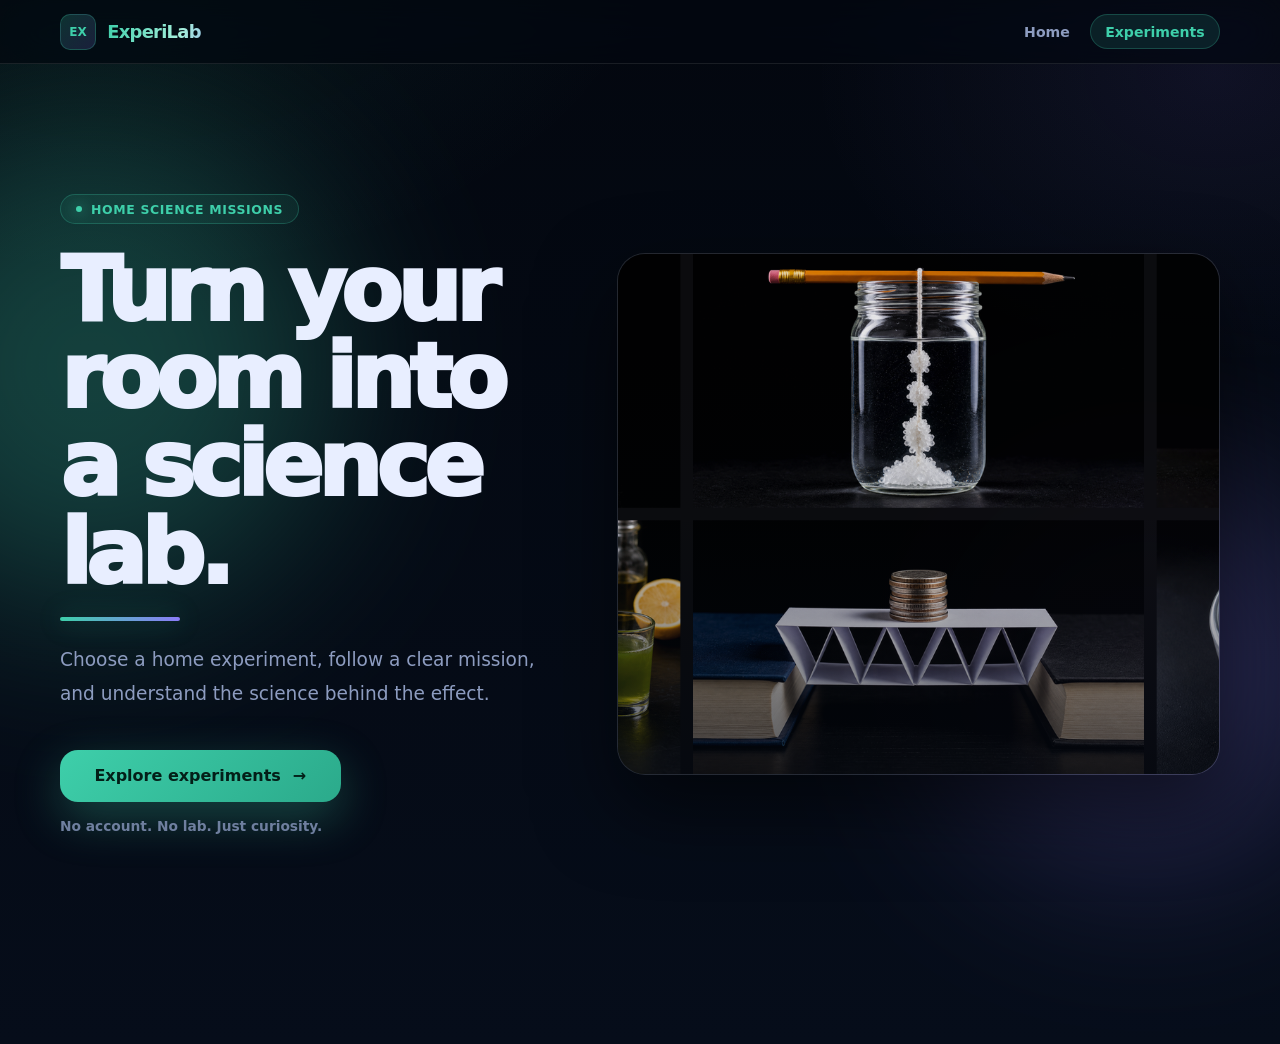
==== home-science-field-lab.html @ 2d83e314 "the ALL physics chemistry part is good, the images are not good and the experiments are not good" ====
﻿<!DOCTYPE html>
<html lang="en">
<head>
  <meta charset="UTF-8">
  <meta name="viewport" content="width=device-width, initial-scale=1.0">
  <title>ExperiLab Prototype</title>
  <style>
:root {
  --ink: #03070f;
  --ink-2: #060d1a;
  --ink-3: #0a1525;
  --text: #e8eeff;
  --muted: #8d9cc0;
  --dim: #6f7f9f;
  --line: rgba(255, 255, 255, 0.09);
  --line-2: rgba(255, 255, 255, 0.16);
  --glass: rgba(255, 255, 255, 0.045);
  --glass-2: rgba(255, 255, 255, 0.075);
  --teal: #3ecfaa;
  --teal-d: #2baa8b;
  --violet: #8b7cf8;
  --amber: #f5a623;
  --danger: #ff8b7b;
  --shadow: 0 32px 80px rgba(0, 0, 0, 0.55);
  --radius: 18px;
  --radius-sm: 12px;
  --max: 1160px;
}

* {
  box-sizing: border-box;
}

html {
  scroll-behavior: smooth;
}

body {
  margin: 0;
  min-height: 100vh;
  overflow-x: hidden;
  color: var(--text);
  background:
    radial-gradient(ellipse 900px 600px at 10% -8%, rgba(62, 207, 170, 0.08), transparent 60%),
    radial-gradient(ellipse 720px 520px at 95% 7%, rgba(139, 124, 248, 0.09), transparent 56%),
    linear-gradient(180deg, var(--ink), var(--ink-2));
  font-family: Rubik, Inter, ui-sans-serif, system-ui, -apple-system, BlinkMacSystemFont, "Segoe UI", sans-serif;
  -webkit-font-smoothing: antialiased;
}

button,
input {
  font: inherit;
}

button {
  cursor: pointer;
}

img {
  display: block;
  max-width: 100%;
}

a {
  color: inherit;
  text-decoration: none;
}

:focus-visible {
  outline: 2px solid var(--teal);
  outline-offset: 3px;
}

.hidden {
  display: none !important;
}

.topbar {
  position: fixed;
  inset: 0 0 auto;
  z-index: 20;
  height: 64px;
  display: flex;
  align-items: center;
  justify-content: space-between;
  gap: 1rem;
  padding-inline: max(1.2rem, calc((100vw - var(--max)) / 2));
  border-bottom: 1px solid var(--line);
  background: rgba(3, 7, 15, 0.72);
  backdrop-filter: saturate(180%) blur(22px);
}

.brand,
.topbar__right {
  display: flex;
  align-items: center;
}

.brand {
  gap: 0.7rem;
}

.brand__icon {
  display: grid;
  place-items: center;
  width: 36px;
  height: 36px;
  border: 1px solid rgba(62, 207, 170, 0.25);
  border-radius: 10px;
  background: linear-gradient(135deg, rgba(62, 207, 170, 0.2), rgba(139, 124, 248, 0.18));
  color: var(--teal);
  font-size: 0.75rem;
  font-weight: 900;
}

.brand__name {
  font-size: 1.12rem;
  font-weight: 900;
  letter-spacing: -0.04em;
  background: linear-gradient(110deg, var(--teal), #a5f0dc, var(--violet), #a0c4ff);
  background-size: 240% auto;
  -webkit-background-clip: text;
  background-clip: text;
  color: transparent;
  animation: shimmer 8s linear infinite;
}

@keyframes shimmer {
  to {
    background-position: 240% center;
  }
}

.topbar__right {
  gap: 0.35rem;
}

.nav-link {
  padding: 0.55rem 0.9rem;
  border-radius: 999px;
  color: var(--muted);
  font-size: 0.88rem;
  font-weight: 650;
}

.nav-link:hover {
  color: var(--text);
  background: var(--glass-2);
}

.nav-link--cta {
  border: 1px solid rgba(62, 207, 170, 0.24);
  background: rgba(62, 207, 170, 0.12);
  color: var(--teal);
  font-weight: 800;
}

.app-shell {
  width: min(var(--max), calc(100% - 3rem));
  margin: 0 auto;
  padding: 64px 0 5rem;
}

.home-page {
  position: relative;
  display: grid;
  grid-template-columns: minmax(320px, 0.9fr) minmax(320px, 1.1fr);
  gap: clamp(2rem, 5vw, 4rem);
  align-items: center;
  min-height: 100dvh;
  padding-block: 4rem;
}

.orb {
  position: absolute;
  z-index: -1;
  border-radius: 50%;
  filter: blur(95px);
  opacity: 0.28;
  pointer-events: none;
}

.orb--one {
  width: 480px;
  height: 480px;
  inset-block-start: 7%;
  inset-inline-start: -18%;
  background: var(--teal);
}

.orb--two {
  width: 380px;
  height: 380px;
  inset-block-end: 12%;
  inset-inline-end: -10%;
  background: var(--violet);
}

.eyebrow {
  display: inline-flex;
  align-items: center;
  gap: 0.55rem;
  margin: 0 0 1.4rem;
  border: 1px solid rgba(62, 207, 170, 0.25);
  border-radius: 999px;
  background: rgba(62, 207, 170, 0.08);
  color: var(--teal);
  padding: 0.42rem 0.95rem;
  font-size: 0.78rem;
  font-weight: 850;
  letter-spacing: 0.05em;
  text-transform: uppercase;
}

.eyebrow-dot {
  width: 6px;
  height: 6px;
  border-radius: 50%;
  background: var(--teal);
  box-shadow: 0 0 14px var(--teal);
}

.home-copy h1,
.brand-block h1 {
  margin: 0;
  font-weight: 950;
  letter-spacing: -0.06em;
  line-height: 0.98;
}

.home-copy h1 {
  max-width: 820px;
  font-size: clamp(3rem, 7vw, 5.7rem);
}

.brand-block h1 {
  font-size: clamp(2.1rem, 5vw, 3.8rem);
}

.home-copy h1::after,
.brand-block h1::after {
  content: "";
  display: block;
  width: 120px;
  height: 4px;
  margin-top: 1.2rem;
  border-radius: 999px;
  background: linear-gradient(90deg, var(--teal), var(--violet));
  box-shadow: 0 0 26px rgba(62, 207, 170, 0.35);
}

.hero-copy {
  max-width: 58ch;
  margin: 1.35rem 0 0;
  color: var(--muted);
  font-size: clamp(1rem, 2vw, 1.16rem);
  line-height: 1.85;
}

.hero-actions {
  display: flex;
  flex-wrap: wrap;
  align-items: center;
  gap: 1rem;
  margin-top: 2.4rem;
}

.primary-button,
.back-button,
.reset-button {
  border: 0;
  border-radius: var(--radius);
  font-weight: 900;
  transition: transform 0.2s, box-shadow 0.2s, background 0.2s;
}

.primary-button {
  display: inline-flex;
  align-items: center;
  gap: 0.75rem;
  padding: 1.05rem 2.15rem;
  background: linear-gradient(135deg, var(--teal), var(--teal-d));
  color: #031f18;
  box-shadow: 0 16px 48px rgba(62, 207, 170, 0.3);
}

.primary-button:hover,
.back-button:hover,
.reset-button:hover {
  transform: translateY(-3px);
}

.primary-button:hover {
  box-shadow: 0 0 0 6px rgba(62, 207, 170, 0.14), 0 22px 56px rgba(62, 207, 170, 0.34);
}

.hero-hint {
  color: var(--dim);
  font-size: 0.86rem;
  font-weight: 650;
}

.home-photo {
  position: relative;
  overflow: hidden;
  min-height: 520px;
  border: 1px solid var(--line);
  border-radius: 28px;
  background: var(--glass);
  box-shadow: var(--shadow);
}

.home-photo::after {
  content: "";
  position: absolute;
  inset: 0;
  background: linear-gradient(180deg, transparent 48%, rgba(3, 7, 15, 0.65));
  pointer-events: none;
}

.home-photo img {
  width: 100%;
  height: 100%;
  min-height: 520px;
  object-fit: cover;
  opacity: 0.9;
}

.experiments-page,
.detail-page {
  padding-top: 2.4rem;
}

.hero-panel,
.library-panel,
.detail-panel {
  border: 1px solid var(--line);
  border-radius: var(--radius);
  background: var(--glass);
  box-shadow: 0 22px 70px rgba(0, 0, 0, 0.34);
}

.hero-panel {
  display: grid;
  grid-template-columns: minmax(280px, 1fr) minmax(280px, 420px);
  gap: 1.2rem;
  align-items: end;
  padding: clamp(1.2rem, 4vw, 2rem);
  margin-bottom: 1rem;
}

.category-row,
.topic-row {
  grid-column: 1 / -1;
}

.quick-start,
.category-row,
.topic-row {
  display: grid;
  gap: 0.7rem;
}

label,
.filter-group h2 {
  margin: 0;
  color: var(--muted);
  font-size: 0.78rem;
  font-weight: 850;
  letter-spacing: 0.04em;
  text-transform: uppercase;
}

input[type="search"] {
  width: 100%;
  height: 52px;
  border: 1px solid var(--line);
  border-radius: var(--radius-sm);
  background: rgba(255, 255, 255, 0.045);
  color: var(--text);
  padding: 0 1rem;
  outline: none;
  transition: border-color 0.2s, background 0.2s;
}

input[type="search"]::placeholder {
  color: var(--dim);
}

input[type="search"]:focus {
  border-color: rgba(62, 207, 170, 0.5);
  background: var(--glass-2);
}

.segmented {
  display: flex;
  flex-wrap: wrap;
  gap: 0.55rem;
}

.segmented--primary .filter-button {
  min-height: 46px;
  padding-inline: 1.25rem;
  font-size: 0.95rem;
}

.filter-button {
  min-height: 40px;
  border: 1px solid var(--line);
  border-radius: 999px;
  background: transparent;
  color: var(--muted);
  padding: 0 1rem;
  font-weight: 750;
  transition: color 0.2s, border-color 0.2s, background 0.2s, transform 0.2s;
}

.filter-button:hover {
  transform: translateY(-2px);
  border-color: var(--line-2);
  background: var(--glass-2);
  color: var(--text);
}

.filter-button.active {
  border-color: transparent;
  background: linear-gradient(135deg, var(--teal), var(--teal-d));
  color: #031f18;
  font-weight: 900;
}

.library-panel {
  padding: 1.2rem;
}

.library-header {
  display: flex;
  align-items: center;
  justify-content: space-between;
  gap: 1rem;
  margin-bottom: 1rem;
}

.library-header h2 {
  margin: 0;
  font-size: clamp(1.3rem, 3vw, 2rem);
  letter-spacing: -0.04em;
}

.reset-button,
.back-button {
  border: 1px solid var(--line-2);
  background: rgba(255, 255, 255, 0.055);
  color: var(--text);
  padding: 0.75rem 1rem;
}

.experiment-grid {
  display: grid;
  grid-template-columns: repeat(auto-fill, minmax(260px, 1fr));
  gap: 1rem;
}

.experiment-card {
  position: relative;
  display: flex;
  flex-direction: column;
  overflow: hidden;
  min-height: 350px;
  border: 1px solid var(--line);
  border-radius: var(--radius);
  background: var(--glass);
  color: var(--text);
  text-align: left;
  padding: 0;
  transition: transform 0.22s cubic-bezier(.22,1,.36,1), border-color 0.22s, box-shadow 0.22s, background 0.22s;
}

.experiment-card:hover,
.experiment-card.active {
  transform: translateY(-5px);
  border-color: var(--line-2);
  background: var(--glass-2);
  box-shadow: var(--shadow);
}

.risk-band {
  display: none;
}

.preview-art {
  display: block;
  width: 100%;
  height: 170px;
  border-bottom: 1px solid var(--line);
  background-position: center;
  background-size: cover;
  transition: transform 0.45s cubic-bezier(.22,1,.36,1);
}

.experiment-card:hover .preview-art {
  transform: scale(1.045);
}

.card-meta,
.card-title,
.card-result,
.card-stats {
  margin-inline: 1rem;
}

.card-meta {
  align-self: start;
  margin-top: 1rem;
  border: 1px solid rgba(62, 207, 170, 0.22);
  border-radius: 999px;
  background: rgba(62, 207, 170, 0.1);
  color: var(--teal);
  padding: 0.27rem 0.6rem;
  font-size: 0.72rem;
  font-weight: 900;
}

.card-title {
  margin-top: 0.55rem;
  font-size: 1.06rem;
  font-weight: 850;
  line-height: 1.28;
}

.card-result {
  margin-top: 0.4rem;
  color: var(--muted);
  line-height: 1.62;
  font-size: 0.9rem;
}

.card-stats {
  margin-top: auto;
  margin-bottom: 1rem;
  border-top: 1px solid var(--line);
  padding-top: 0.75rem;
  color: var(--dim);
  font-size: 0.82rem;
  font-weight: 850;
}

.empty-state,
.detail-empty {
  border: 1px dashed var(--line-2);
  border-radius: var(--radius);
  padding: 3rem 1rem;
  color: var(--muted);
  text-align: center;
}

.detail-page {
  max-width: 980px;
  margin-inline: auto;
}

.back-button {
  margin-bottom: 1rem;
}

.detail-panel {
  overflow: hidden;
}

.detail-hero {
  display: grid;
  grid-template-columns: 0.95fr 1.05fr;
  gap: 1.2rem;
  align-items: stretch;
  padding: 1rem;
}

.detail-visual {
  min-height: 360px;
  border: 1px solid var(--line);
  border-radius: var(--radius-sm);
  background-position: center;
  background-size: cover;
}

.detail-kicker {
  margin: 0 0 0.65rem;
  color: var(--teal);
  font-size: 0.78rem;
  font-weight: 900;
  letter-spacing: 0.04em;
  text-transform: uppercase;
}

.detail-hero h2 {
  margin: 0;
  font-size: clamp(2.2rem, 5vw, 4.2rem);
  line-height: 0.98;
  letter-spacing: -0.06em;
}

.detail-hero p {
  color: var(--muted);
  line-height: 1.72;
}

.detail-tags {
  display: flex;
  flex-wrap: wrap;
  gap: 0.55rem;
  margin-top: 1rem;
}

.tag {
  display: inline-flex;
  border: 1px solid var(--line);
  border-radius: 999px;
  background: rgba(255, 255, 255, 0.04);
  color: var(--muted);
  padding: 0.45rem 0.7rem;
  font-size: 0.78rem;
  font-weight: 800;
}

.hazard-checkpoint {
  margin: 0 1rem 1rem;
  border: 1px solid rgba(255, 139, 123, 0.25);
  border-radius: var(--radius-sm);
  background: rgba(255, 139, 123, 0.08);
  padding: 1rem;
}

.hazard-checkpoint strong {
  display: block;
  margin-bottom: 0.45rem;
  color: var(--danger);
  font-size: 0.82rem;
  font-weight: 900;
  text-transform: uppercase;
}

.hazard-checkpoint p {
  margin: 0;
  color: #ffc4bb;
  font-weight: 750;
  line-height: 1.55;
}

.detail-body {
  display: grid;
  gap: 1rem;
  padding: 0 1rem 1rem;
}

.result-story {
  display: grid;
  grid-template-columns: repeat(3, 1fr);
  gap: 0.7rem;
}

.story-card,
.detail-section {
  border: 1px solid var(--line);
  border-radius: var(--radius-sm);
  background: rgba(255, 255, 255, 0.03);
  padding: 1rem;
}

.story-card h3,
.detail-section h3 {
  margin: 0 0 0.65rem;
  color: var(--teal);
  font-size: 0.78rem;
  font-weight: 900;
  text-transform: uppercase;
}

.story-card p,
.detail-section li,
.detail-section p {
  color: var(--text);
  line-height: 1.62;
}

.detail-section ul {
  margin: 0;
  padding-left: 1.2rem;
}

.detail-section ol {
  display: grid;
  gap: 0.7rem;
  margin: 0;
  padding: 0;
  list-style: none;
  counter-reset: steps;
}

.detail-section ol li {
  position: relative;
  min-height: 3rem;
  border: 1px solid var(--line);
  border-radius: var(--radius-sm);
  background: rgba(255, 255, 255, 0.035);
  padding: 0.85rem 0.9rem 0.85rem 3.1rem;
  counter-increment: steps;
}

.detail-section ol li::before {
  content: counter(steps);
  position: absolute;
  left: 0.8rem;
  top: 0.8rem;
  display: grid;
  place-items: center;
  width: 1.9rem;
  height: 1.9rem;
  border-radius: 50%;
  background: linear-gradient(135deg, var(--teal), var(--teal-d));
  color: #031f18;
  font-weight: 950;
}

.science-explain {
  border-left: 4px solid var(--teal);
  background: rgba(62, 207, 170, 0.08);
}

@media (max-width: 900px) {
  .app-shell {
    width: calc(100% - 2rem);
  }

  .home-page,
  .hero-panel,
  .detail-hero {
    grid-template-columns: 1fr;
  }

  .home-page {
    min-height: auto;
    padding-block: 4rem 2rem;
  }

  .home-photo,
  .home-photo img,
  .detail-visual {
    min-height: 300px;
  }

  .result-story {
    grid-template-columns: 1fr;
  }
}

@media (max-width: 560px) {
  .topbar {
    padding-inline: 1rem;
  }

  .nav-link:not(.nav-link--cta) {
    display: none;
  }

  .home-copy h1 {
    font-size: 3rem;
  }

  .home-photo,
  .home-photo img,
  .detail-visual {
    min-height: 230px;
  }
}

  </style>
</head>
<body>
  <header class="topbar" aria-label="Site navigation">
    <a class="brand" href="#">
      <span class="brand__icon" aria-hidden="true">EX</span>
      <span class="brand__name">ExperiLab</span>
    </a>
    <nav class="topbar__right" aria-label="Main navigation">
      <a class="nav-link" href="#">Home</a>
      <a class="nav-link nav-link--cta" href="#experiments">Experiments</a>
    </nav>
  </header>

  <main class="app-shell">
    <section class="home-page" id="homePage" aria-label="Home page">
      <span class="orb orb--one" aria-hidden="true"></span>
      <span class="orb orb--two" aria-hidden="true"></span>
      <div class="home-copy">
        <p class="eyebrow"><span class="eyebrow-dot"></span> Home science missions</p>
        <h1>Turn your room into a science lab.</h1>
        <p class="hero-copy">Choose a home experiment, follow a clear mission, and understand the science behind the effect.</p>
        <div class="hero-actions">
          <button class="primary-button" id="startButton" type="button">Explore experiments <span aria-hidden="true">→</span></button>
          <span class="hero-hint">No account. No lab. Just curiosity.</span>
        </div>
      </div>
      <div class="home-photo" aria-hidden="true">
        <img src="assets/experiment-sheet.png" alt="">
      </div>
    </section>

    <section class="experiments-page hidden" id="experimentsPage" aria-label="Experiment library">
      <header class="hero-panel compact-panel">
      <div class="brand-block">
        <p class="eyebrow"><span class="eyebrow-dot"></span> Experiment library</p>
        <h1>Choose a mission.</h1>
      </div>

      <div class="quick-start">
        <label for="searchInput">Search experiments</label>
        <input id="searchInput" type="search" placeholder="magnet, crystal, pressure...">
      </div>

      <section class="filter-group category-row" aria-labelledby="categoryLabel">
        <h2 id="categoryLabel">Science area</h2>
        <div class="segmented segmented--primary" id="categoryFilters"></div>
      </section>

      <section class="filter-group topic-row" id="topicFilterGroup" aria-labelledby="topicLabel">
        <h2 id="topicLabel">Physics topic</h2>
        <div class="segmented" id="topicFilters"></div>
      </section>
      </header>

      <section class="library-panel" aria-label="Experiment list">
      <header class="library-header">
        <div>
          <h2 id="resultCount">0 investigations ready</h2>
        </div>
        <button class="reset-button" id="resetFilters" type="button">Show all</button>
      </header>

      <div class="experiment-grid" id="experimentGrid"></div>
      </section>
    </section>

    <section class="detail-page hidden" id="detailPage" aria-label="Selected experiment">
      <button class="back-button" id="backToExperiments" type="button">← Back to experiments</button>
      <article class="detail-panel" id="detailPanel">
      <div class="detail-empty">
        <p>Choose an experiment to see the steps.</p>
      </div>
      </article>
    </section>
  </main>

  <template id="experimentCardTemplate">
    <button class="experiment-card" type="button">
      <span class="risk-band"></span>
      <span class="preview-art" aria-hidden="true"></span>
      <span class="card-meta"></span>
      <strong class="card-title"></strong>
      <span class="card-result"></span>
      <span class="card-stats"></span>
    </button>
  </template>

  <script>
const experiments = [
  {
    id: "needle-compass",
    title: "Magnetize a Floating Compass",
    topic: "Magnetism",
    difficulty: "Focused",
    time: "15 min",
    timeGroup: "Under 20 min",
    materialsGroup: "Kitchen + desk",
    risk: "Medium",
    art: "art-magnet",
    image: "assets/experiments/needle-compass.png",
    result: "Make a tiny floating compass that turns by itself and points the same way again and again.",
    hook: "A needle becomes a real direction finder.",
    before: "A normal needle has no obvious power. It just sits there.",
    during: "You rub it with a magnet, float it on water, and remove almost all friction.",
    reveal: "The needle slowly turns and settles like it knows where north is.",
    materials: ["Sewing needle", "Fridge magnet", "Small leaf or paper circle", "Bowl of water", "Tape"],
    hazard: "The needle is sharp and easy to lose. Put it on tape when you are not using it, and do not test this near eyes, pets, or younger kids.",
    steps: [
      "Stroke the needle from center to tip with one pole of the magnet 40 times in the same direction.",
      "Tape the needle flat onto a dry leaf or small paper circle.",
      "Set it gently on still water and wait for it to stop spinning.",
      "Rotate the bowl and watch whether the needle returns to the same direction."
    ],
    observe: ["Which end keeps pointing the same way?", "Does stroking the needle more times make it settle faster?", "What happens near metal objects?"],
    why: "The magnet lines up tiny magnetic regions inside the steel needle. Once it floats with very little friction, Earth's magnetic field can twist it into alignment.",
    variation: "Try remagnetizing the needle with the opposite stroke direction and compare which end points north."
  },
  {
    id: "density-column",
    title: "Stack Invisible Weight",
    topic: "Density",
    difficulty: "Starter",
    time: "20 min",
    timeGroup: "Under 20 min",
    materialsGroup: "Kitchen",
    risk: "Low",
    art: "art-density",
    image: "assets/experiments/density-column.png",
    result: "Pour liquids into one glass and watch them stack into clean, colorful layers.",
    hook: "A glass turns into a floating liquid tower.",
    before: "Everything looks like it should mix into one mess.",
    during: "You pour slowly from heaviest to lightest, giving each liquid a chance to settle.",
    reveal: "The layers hold their shape like invisible shelves are separating them.",
    materials: ["Clear glass", "Honey or syrup", "Dish soap", "Water", "Cooking oil", "Food coloring if available"],
    hazard: "This is slippery if spilled. Keep the glass away from the table edge and wipe oil immediately before anyone walks through it.",
    steps: [
      "Pour syrup slowly into the glass until it covers the bottom.",
      "Tilt the glass and add dish soap down the side.",
      "Color water if you have food coloring, then pour it slowly over the back of a spoon.",
      "Add cooking oil last and wait two minutes for the layers to sharpen."
    ],
    observe: ["Which liquid sinks?", "Which liquid forms the cleanest boundary?", "What happens if you drop a tiny piece of paper or grape skin?"],
    why: "Density is mass packed into volume. Heavier liquids for the same volume sink below lighter liquids, and oil also avoids mixing with water because its molecules do not bond well with water.",
    variation: "Dissolve salt into the water and repeat. The water layer should shift because its density changes."
  },
  {
    id: "salt-crystal-lab",
    title: "Grow Salt Crystals on a String",
    topic: "Crystals",
    difficulty: "Focused",
    time: "2 days",
    timeGroup: "Multi-day",
    materialsGroup: "Kitchen",
    risk: "Medium",
    art: "art-crystal",
    image: "assets/experiments/salt-crystal-lab.png",
    result: "Leave salt water alone and come back to sharp little crystals growing on a string.",
    hook: "Plain salt water grows rock-like shapes.",
    before: "The jar looks like boring salty water.",
    during: "Water slowly leaves, and the salt has to rebuild itself somewhere.",
    reveal: "Tiny crystal edges appear on the string, like the liquid secretly built them.",
    materials: ["Table salt", "Warm water", "Clear jar", "String", "Pencil", "Spoon"],
    hazard: "Warm water can burn if rushed. Use water that is hot enough to dissolve salt, not boiling, and keep the jar stable while it cools.",
    steps: [
      "Stir salt into warm water until no more dissolves and grains stay at the bottom.",
      "Tie string to a pencil and rest the pencil across the jar so the string hangs into the liquid.",
      "Place the jar somewhere it will not be bumped.",
      "Check the string over the next two days without stirring."
    ],
    observe: ["Where do the first crystals form?", "Are the crystal edges square, jagged, or needle-like?", "Does a cooler spot grow crystals differently?"],
    why: "Warm water can hold more dissolved salt. As water evaporates and cools, excess salt leaves the solution and locks into repeating crystal patterns.",
    variation: "Run two jars: one with plain salt water and one with a tiny pinch of extra salt grains on the string as seed crystals."
  },
  {
    id: "static-paper-storm",
    title: "Command a Paper Storm",
    topic: "Electricity",
    difficulty: "Starter",
    time: "10 min",
    timeGroup: "Under 20 min",
    materialsGroup: "Desk",
    risk: "Low",
    art: "art-static",
    image: "assets/experiments/static-paper-storm.png",
    result: "Charge a balloon or comb and make bits of paper jump up without touching them.",
    hook: "Paper jumps toward your hand like magic.",
    before: "The paper pieces are still and ordinary.",
    during: "Rubbing the balloon or comb builds up electric charge.",
    reveal: "The paper lifts, shakes, and sticks before falling back down.",
    materials: ["Balloon or plastic comb", "Wool sweater or dry hair", "Tiny paper pieces", "Dry table"],
    hazard: "Keep the charged object away from electronics and screens. Static shocks are small, but electronics do not enjoy surprise charges.",
    steps: [
      "Tear paper into pieces smaller than rice grains.",
      "Rub a balloon or comb against wool or dry hair for 20 seconds.",
      "Hold it above the paper without touching.",
      "Move the object slowly and map the distance where the paper starts jumping."
    ],
    observe: ["How far away can the object still attract paper?", "Does humidity change the result?", "Do larger paper pieces jump less?"],
    why: "Rubbing moves electrons from one material to another. The charged object pulls opposite charges inside the paper toward it, creating attraction.",
    variation: "Compare balloon, comb, plastic wrap, and a metal spoon. The difference will expose which materials hold static charge."
  },
  {
    id: "water-lens",
    title: "Build a Water Lens",
    topic: "Light",
    difficulty: "Starter",
    time: "15 min",
    timeGroup: "Under 20 min",
    materialsGroup: "Kitchen + desk",
    risk: "Low",
    art: "art-light",
    image: "assets/experiments/water-lens.png",
    result: "Turn one drop of water into a lens that makes printed words look bigger.",
    hook: "A water drop becomes a magnifying glass.",
    before: "A clear drop looks too simple to do anything useful.",
    during: "You shape the drop into a tiny dome above printed text.",
    reveal: "Letters swell and sharpen when the drop is at the right distance.",
    materials: ["Clear plastic wrap", "Small cup", "Rubber band", "Water", "Printed text"],
    hazard: "Do not use this to focus sunlight. Concentrated sunlight can heat surfaces quickly and can injure eyes.",
    steps: [
      "Stretch plastic wrap over a cup and secure it with a rubber band.",
      "Place a few drops of water in the center so they form a dome.",
      "Hold printed text under the cup and move it slowly closer or farther.",
      "Record the distance where the letters look largest and sharpest."
    ],
    observe: ["At what height does the text become sharp?", "Does a bigger drop magnify more?", "What happens if the water spreads flat?"],
    why: "A curved water surface slows and bends light rays. When the rays bend toward your eye in the right way, small text appears larger.",
    variation: "Try different drop sizes and sketch how the sharp viewing distance changes."
  },
  {
    id: "bottle-lung",
    title: "Make a Bottle Lung",
    topic: "Pressure",
    difficulty: "Advanced",
    time: "30 min",
    timeGroup: "20-40 min",
    materialsGroup: "Kitchen + desk",
    risk: "Medium",
    art: "art-pressure",
    image: "assets/experiments/bottle-lung.png",
    result: "Build a bottle model where a balloon inflates when you pull on the bottom.",
    hook: "A bottle starts breathing.",
    before: "A balloon inside a bottle looks trapped and useless.",
    during: "You pull the bottom membrane and change the air pressure inside.",
    reveal: "The balloon inflates even though you never blow into it.",
    materials: ["Plastic bottle", "Two balloons", "Straw", "Tape", "Scissors", "Plastic wrap"],
    hazard: "Cut plastic can leave sharp edges. Cut slowly, tape the cut rim, and stop if the bottle cracks into jagged pieces.",
    steps: [
      "Cut the bottom off a plastic bottle and tape the rim smooth.",
      "Attach one balloon to the end of a straw and seal it with tape.",
      "Feed the straw through the bottle opening so the balloon hangs inside.",
      "Stretch plastic wrap or a cut balloon over the open bottom as a flexible diaphragm.",
      "Pull the bottom membrane down and watch the inside balloon."
    ],
    observe: ["What happens when the bottom membrane moves down?", "What happens when it moves up?", "Where could air leak and ruin the model?"],
    why: "Pulling the membrane down increases the bottle's internal volume and lowers pressure. Outside air moves through the straw to equalize pressure, inflating the balloon.",
    variation: "Make tiny air leaks with loose tape and compare how the model fails."
  },
  {
    id: "red-cabbage-code",
    title: "Decode Acids with Cabbage",
    topic: "Chemistry",
    difficulty: "Focused",
    time: "35 min",
    timeGroup: "20-40 min",
    materialsGroup: "Kitchen",
    risk: "Medium",
    art: "art-chemistry",
    image: "assets/experiments/red-cabbage-code.png",
    result: "Make purple cabbage water change color when it touches acids and bases.",
    hook: "Kitchen liquids reveal hidden chemistry.",
    before: "The purple liquid looks like colored water.",
    during: "You add safe household liquids one at a time.",
    reveal: "The color flips pink, blue, or green depending on what is inside the cup.",
    materials: ["Red cabbage", "Warm water", "Clear cups", "Vinegar", "Baking soda", "Lemon juice", "Soap water"],
    hazard: "Never mix random cleaners. Test only food items, baking soda, and plain soap water. Do not taste anything after it enters the experiment cups.",
    steps: [
      "Tear cabbage leaves into a cup and cover them with warm water.",
      "Wait 15 minutes until the water turns purple, then pour the liquid into clear cups.",
      "Add a spoonful of vinegar to one cup and baking soda solution to another.",
      "Test lemon juice and soap water separately, using clean spoons."
    ],
    observe: ["Which liquids turn the indicator pink?", "Which turn it blue or green?", "Does adding baking soda reverse vinegar's color change?"],
    why: "Cabbage contains anthocyanins, pigments whose shapes change in acidic or basic conditions. Shape changes alter which wavelengths of light they absorb.",
    variation: "Create a color scale from lemon juice to baking soda solution and rank unknown safe kitchen liquids."
  },
  {
    id: "paper-bridge",
    title: "Engineer a Paper Bridge",
    topic: "Engineering",
    difficulty: "Starter",
    time: "20 min",
    timeGroup: "Under 20 min",
    materialsGroup: "Desk",
    risk: "Low",
    art: "art-engineering",
    image: "assets/experiments/paper-bridge.png",
    result: "Fold one sheet of paper so it holds a surprising stack of coins.",
    hook: "Weak paper turns into a small bridge.",
    before: "A flat sheet collapses almost immediately.",
    during: "You fold, roll, and shape it so the paper fights bending.",
    reveal: "The same paper suddenly holds much more weight.",
    materials: ["Paper", "Two books", "Coins", "Tape", "Ruler"],
    hazard: "Stacks of coins fall suddenly. Keep toes and glass objects away from the drop zone.",
    steps: [
      "Place two books 15 centimeters apart and lay a flat sheet of paper across them.",
      "Add coins one at a time until the bridge collapses.",
      "Fold a new sheet into a zigzag accordion and test again.",
      "Try a rolled tube bridge and compare the maximum coin count."
    ],
    observe: ["Which shape carries the most coins?", "Where does the bridge fail first?", "Does a longer span change the winning design?"],
    why: "Folds move material away from the center line, increasing stiffness. Engineers use shape, not just material strength, to fight bending.",
    variation: "Limit yourself to one sheet and 20 centimeters of tape, then design the strongest bridge possible."
  },
  {
    id: "pepper-force-field",
    title: "Break Water's Force Field",
    topic: "Chemistry",
    difficulty: "Starter",
    time: "8 min",
    timeGroup: "Under 20 min",
    materialsGroup: "Kitchen",
    risk: "Low",
    art: "art-chemistry",
    image: "assets/experiments/pepper-force-field.png",
    result: "Touch soapy water once and watch pepper race away from the center.",
    hook: "Pepper shoots across the water.",
    before: "Pepper floats calmly on the surface.",
    during: "A tiny touch of soap breaks the surface tension pattern.",
    reveal: "The pepper rushes outward in a fast ring.",
    materials: ["Bowl", "Water", "Ground pepper", "Dish soap", "Cotton swab"],
    hazard: "Soap in eyes hurts fast. Keep hands away from your face until you wash them.",
    steps: [
      "Fill a bowl with still water.",
      "Sprinkle a thin layer of pepper over the surface.",
      "Dip a cotton swab in dish soap.",
      "Touch the soapy swab to the center of the water."
    ],
    observe: ["How quickly does the pepper move?", "Does more soap create a stronger effect?", "Can the same water repeat the trick?"],
    why: "Water molecules pull on each other at the surface, creating surface tension. Soap disrupts that pull, so the stronger tension around the edges drags the pepper outward.",
    variation: "Test cinnamon, tiny paper dots, or other floating particles and compare movement."
  },
  {
    id: "vacuum-cup-lift",
    title: "Lift Water with Air Pressure",
    topic: "Pressure",
    difficulty: "Focused",
    time: "15 min",
    timeGroup: "Under 20 min",
    materialsGroup: "Kitchen",
    risk: "Medium",
    art: "art-pressure",
    image: "assets/experiments/vacuum-cup-lift.png",
    result: "Flip a full cup upside down and make a flat card hold the water in place.",
    hook: "Water stays up when it should fall.",
    before: "A full cup upside down sounds like an instant spill.",
    during: "You seal the top with card and let air pressure do the holding.",
    reveal: "The card sticks and the water stays inside the inverted cup.",
    materials: ["Cup", "Water", "Flat cardboard square", "Sink or tray", "Towel"],
    hazard: "Do this over a sink or tray. The failure mode is instant water everywhere, and slippery floors turn simple physics into a bad decision.",
    steps: [
      "Fill a cup almost to the top with water.",
      "Place cardboard over the rim and press it flat with your palm.",
      "Invert the cup over a sink while keeping the cardboard sealed.",
      "Slowly remove your supporting hand and watch the cardboard."
    ],
    observe: ["How full must the cup be for the seal to work?", "What happens with thick cardboard versus thin card?", "How long does the seal last?"],
    why: "Air pressure below the cardboard pushes upward harder than the water pushes downward when the seal is good. The cardboard also helps surface tension keep air from entering.",
    variation: "Try different cup sizes and compare which one holds longest."
  }
];

const filters = {
  category: "All",
  topic: "All",
  search: ""
};

const categoryOptions = ["All", "Physics", "Chemistry"];
const topicGroups = {
  Physics: ["Magnetism", "Density", "Electricity", "Light", "Pressure", "Engineering"],
  Chemistry: ["Chemistry", "Crystals"]
};

const experimentGrid = document.querySelector("#experimentGrid");
const detailPanel = document.querySelector("#detailPanel");
const resultCount = document.querySelector("#resultCount");
const searchInput = document.querySelector("#searchInput");
const resetFilters = document.querySelector("#resetFilters");
const cardTemplate = document.querySelector("#experimentCardTemplate");
const topicFilterGroup = document.querySelector("#topicFilterGroup");
const topicLabel = document.querySelector("#topicLabel");
const homePage = document.querySelector("#homePage");
const experimentsPage = document.querySelector("#experimentsPage");
const detailPage = document.querySelector("#detailPage");
const startButton = document.querySelector("#startButton");
const backToExperiments = document.querySelector("#backToExperiments");

let selectedId = experiments[0].id;

function renderFilterButtons(containerId, options, key) {
  const container = document.querySelector(containerId);
  container.innerHTML = "";

  options.forEach((option) => {
    const button = document.createElement("button");
    button.type = "button";
    button.className = "filter-button";
    button.textContent = option;
    button.setAttribute("aria-pressed", String(filters[key] === option));

    if (filters[key] === option) {
      button.classList.add("active");
    }

    button.addEventListener("click", () => {
      filters[key] = option;

      if (key === "category") {
        filters.topic = "All";
      }

      render();
    });

    container.appendChild(button);
  });
}

function getExperimentCategory(experiment) {
  if (topicGroups.Physics.includes(experiment.topic)) {
    return "Physics";
  }

  if (topicGroups.Chemistry.includes(experiment.topic)) {
    return "Chemistry";
  }

  return "Other";
}

function renderTopicFilters() {
  const showTopics = filters.category !== "All";
  topicFilterGroup.classList.toggle("hidden", !showTopics);

  if (!showTopics) {
    filters.topic = "All";
    return;
  }

  topicLabel.textContent = `${filters.category} topic`;
  renderFilterButtons("#topicFilters", ["All", ...topicGroups[filters.category]], "topic");
}

function matchesFilters(experiment) {
  const search = filters.search.trim().toLowerCase();
  const searchTarget = [
    experiment.title,
    experiment.topic,
    experiment.result,
    experiment.hook,
    experiment.materials.join(" "),
    experiment.why
  ].join(" ").toLowerCase();

  return (filters.category === "All" || getExperimentCategory(experiment) === filters.category)
    && (filters.topic === "All" || experiment.topic === filters.topic)
    && (!search || searchTarget.includes(search));
}

function renderCards(filteredExperiments) {
  experimentGrid.innerHTML = "";
  resultCount.textContent = `${filteredExperiments.length} experiment${filteredExperiments.length === 1 ? "" : "s"}`;

  if (!filteredExperiments.length) {
    const empty = document.createElement("div");
    empty.className = "empty-state";
    empty.textContent = "No matching experiments. Try a simpler search or show all.";
    experimentGrid.appendChild(empty);
    selectedId = null;
    renderDetail(null);
    return;
  }

  if (!filteredExperiments.some((experiment) => experiment.id === selectedId)) {
    selectedId = filteredExperiments[0].id;
  }

  filteredExperiments.forEach((experiment) => {
    const card = cardTemplate.content.firstElementChild.cloneNode(true);
    card.dataset.id = experiment.id;
    card.querySelector(".risk-band").classList.add(`risk-${experiment.risk.toLowerCase()}`);
    const preview = card.querySelector(".preview-art");
    preview.classList.add("has-photo");
    preview.style.backgroundImage = `url("${experiment.image}")`;
    card.querySelector(".card-meta").textContent = experiment.topic;
    card.querySelector(".card-title").textContent = experiment.title;
    card.querySelector(".card-result").textContent = experiment.hook;
    card.querySelector(".card-stats").textContent = `${experiment.time} / ${experiment.risk} risk`;

    if (experiment.id === selectedId) {
      card.classList.add("active");
    }

    card.addEventListener("click", () => {
      selectedId = experiment.id;
      window.location.hash = `experiment/${experiment.id}`;
    });

    experimentGrid.appendChild(card);
  });
}

function listMarkup(items, ordered = false) {
  const list = document.createElement(ordered ? "ol" : "ul");

  items.forEach((item) => {
    const li = document.createElement("li");
    li.textContent = item;
    list.appendChild(li);
  });

  return list;
}

function renderDetail(experiment) {
  detailPanel.innerHTML = "";

  if (!experiment) {
    const empty = document.createElement("div");
    empty.className = "detail-empty";
    empty.textContent = "Choose an experiment to see the steps.";
    detailPanel.appendChild(empty);
    return;
  }

  const hero = document.createElement("div");
  hero.className = "detail-hero";
  const imageStyle = `style="background-image: url('${experiment.image}')"`;
  hero.innerHTML = `
    <span class="detail-visual has-photo" ${imageStyle} aria-hidden="true"></span>
    <div>
      <p class="detail-kicker">You will make</p>
      <h2>${experiment.title}</h2>
      <p>${experiment.result}</p>
    </div>
    <div class="detail-tags">
      <span class="tag">${experiment.time}</span>
      <span class="tag">${experiment.risk} risk</span>
    </div>
  `;

  const hazard = document.createElement("section");
  hazard.className = "hazard-checkpoint";
  hazard.innerHTML = `
    <strong>Before you start</strong>
    <p>${experiment.hazard}</p>
  `;

  const body = document.createElement("div");
  body.className = "detail-body";

  const story = document.createElement("section");
  story.className = "result-story";
  [
    ["Before", experiment.before],
    ["During", experiment.during],
    ["Result", experiment.reveal]
  ].forEach(([title, text]) => {
    const item = document.createElement("article");
    item.className = "story-card";
    item.innerHTML = `<h3>${title}</h3><p>${text}</p>`;
    story.appendChild(item);
  });

  const sections = [
    ["You need", listMarkup(experiment.materials)],
    ["Steps", listMarkup(experiment.steps, true)],
    ["Why It Works", experiment.why],
    ["Try changing one thing", experiment.variation]
  ];

  body.appendChild(story);

  sections.forEach(([title, content]) => {
    const section = document.createElement("section");
    section.className = "detail-section";
    const heading = document.createElement("h3");
    heading.textContent = title;
    section.appendChild(heading);

    if (typeof content === "string") {
      const p = document.createElement("p");
      p.className = title === "Why It Works" ? "science-explain" : "";
      p.textContent = content;
      section.appendChild(p);
    } else {
      section.appendChild(content);
    }

    body.appendChild(section);
  });

  detailPanel.append(hero, hazard, body);
}

function render() {
  renderFilterButtons("#categoryFilters", categoryOptions, "category");
  renderTopicFilters();

  const filteredExperiments = experiments.filter(matchesFilters);
  renderCards(filteredExperiments);
}

searchInput.addEventListener("input", (event) => {
  filters.search = event.target.value;
  render();
});

resetFilters.addEventListener("click", () => {
  filters.category = "All";
  filters.topic = "All";
  filters.search = "";
  searchInput.value = "";
  selectedId = experiments[0].id;
  render();
});

function showPage(page) {
  homePage.classList.toggle("hidden", page !== "home");
  experimentsPage.classList.toggle("hidden", page !== "experiments");
  detailPage.classList.toggle("hidden", page !== "detail");
}

function route() {
  const hash = window.location.hash.replace(/^#/, "");

  if (hash.startsWith("experiment/")) {
    const id = hash.split("/")[1];
    const experiment = experiments.find((item) => item.id === id) || experiments[0];
    selectedId = experiment.id;
    showPage("detail");
    renderDetail(experiment);
    window.scrollTo({ top: 0, behavior: "auto" });
    return;
  }

  if (hash === "experiments") {
    showPage("experiments");
    render();
    window.scrollTo({ top: 0, behavior: "auto" });
    return;
  }

  showPage("home");
}

startButton.addEventListener("click", () => {
  window.location.hash = "experiments";
});

backToExperiments.addEventListener("click", () => {
  window.location.hash = "experiments";
});

window.addEventListener("hashchange", route);
render();
route();

  </script>
</body>
</html>
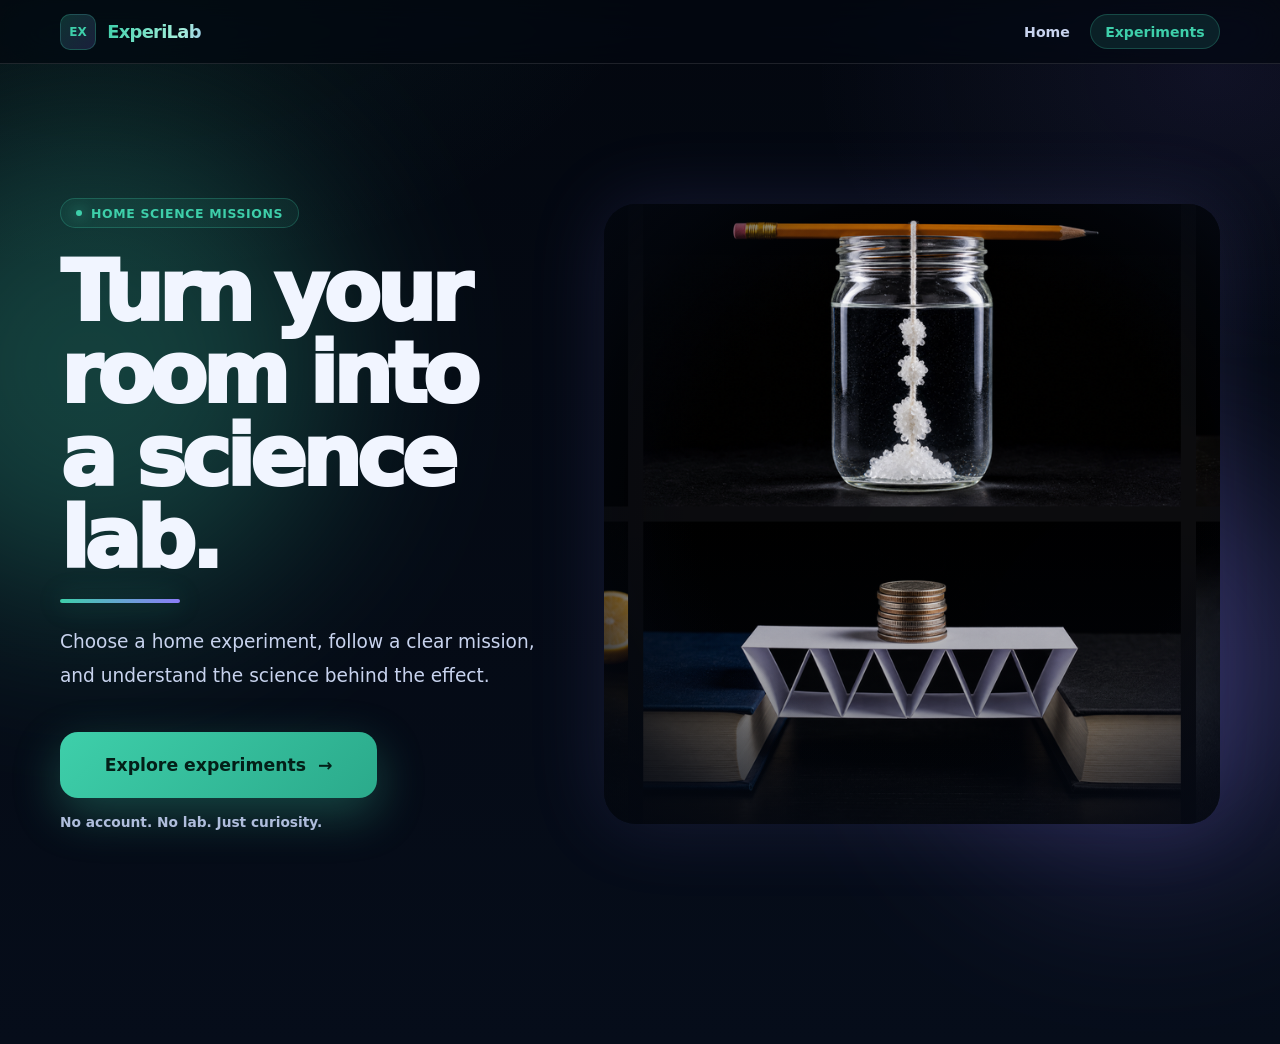
==== commit c1cbd43f: "Polish ExperiLab contrast spacing and hero layout" ====
--- a/home-science-field-lab.html
+++ b/home-science-field-lab.html
@@ -9,11 +9,11 @@
   --ink: #03070f;
   --ink-2: #060d1a;
   --ink-3: #0a1525;
-  --text: #e8eeff;
-  --muted: #8d9cc0;
-  --dim: #6f7f9f;
-  --line: rgba(255, 255, 255, 0.09);
-  --line-2: rgba(255, 255, 255, 0.16);
+  --text: #f1f5ff;
+  --muted: #c8d3ee;
+  --dim: #afbddc;
+  --line: rgba(255, 255, 255, 0.11);
+  --line-2: rgba(255, 255, 255, 0.18);
   --glass: rgba(255, 255, 255, 0.045);
   --glass-2: rgba(255, 255, 255, 0.075);
   --teal: #3ecfaa;
@@ -74,6 +74,10 @@
 
 .hidden {
   display: none !important;
+}
+
+.modal-open {
+  overflow: hidden;
 }
 
 .topbar {
@@ -165,8 +169,8 @@
 .home-page {
   position: relative;
   display: grid;
-  grid-template-columns: minmax(320px, 0.9fr) minmax(320px, 1.1fr);
-  gap: clamp(2rem, 5vw, 4rem);
+  grid-template-columns: minmax(320px, 0.92fr) minmax(420px, 1.18fr);
+  gap: clamp(2.8rem, 5vw, 5.2rem);
   align-items: center;
   min-height: 100dvh;
   padding-block: 4rem;
@@ -230,8 +234,8 @@
 }
 
 .home-copy h1 {
-  max-width: 820px;
-  font-size: clamp(3rem, 7vw, 5.7rem);
+  max-width: 760px;
+  font-size: clamp(3rem, 6.6vw, 5.25rem);
 }
 
 .brand-block h1 {
@@ -279,9 +283,11 @@
   display: inline-flex;
   align-items: center;
   gap: 0.75rem;
-  padding: 1.05rem 2.15rem;
+  min-height: 66px;
+  padding: 1.2rem 2.8rem;
   background: linear-gradient(135deg, var(--teal), var(--teal-d));
   color: #031f18;
+  font-size: 1.08rem;
   box-shadow: 0 16px 48px rgba(62, 207, 170, 0.3);
 }
 
@@ -304,27 +310,31 @@
 .home-photo {
   position: relative;
   overflow: hidden;
-  min-height: 520px;
-  border: 1px solid var(--line);
-  border-radius: 28px;
-  background: var(--glass);
-  box-shadow: var(--shadow);
+  min-height: 620px;
+  border: 0;
+  border-radius: 32px;
+  background: transparent;
+  box-shadow: 0 0 80px rgba(139, 124, 248, 0.14);
 }
 
 .home-photo::after {
   content: "";
   position: absolute;
   inset: 0;
-  background: linear-gradient(180deg, transparent 48%, rgba(3, 7, 15, 0.65));
+  background:
+    radial-gradient(ellipse at 55% 48%, transparent 52%, rgba(3, 7, 15, 0.58) 82%),
+    linear-gradient(180deg, transparent 50%, rgba(3, 7, 15, 0.62));
   pointer-events: none;
 }
 
 .home-photo img {
   width: 100%;
   height: 100%;
-  min-height: 520px;
+  min-height: 620px;
   object-fit: cover;
-  opacity: 0.9;
+  opacity: 0.98;
+  -webkit-mask-image: radial-gradient(ellipse at 55% 48%, #000 58%, rgba(0, 0, 0, 0.85) 74%, transparent 100%);
+  mask-image: radial-gradient(ellipse at 55% 48%, #000 58%, rgba(0, 0, 0, 0.85) 74%, transparent 100%);
 }
 
 .experiments-page,
@@ -350,12 +360,14 @@
   margin-bottom: 1rem;
 }
 
+.department-row,
 .category-row,
 .topic-row {
   grid-column: 1 / -1;
 }
 
 .quick-start,
+.department-row,
 .category-row,
 .topic-row {
   display: grid;
@@ -459,7 +471,7 @@
 .experiment-grid {
   display: grid;
   grid-template-columns: repeat(auto-fill, minmax(260px, 1fr));
-  gap: 1rem;
+  gap: 1.35rem;
 }
 
 .experiment-card {
@@ -467,7 +479,7 @@
   display: flex;
   flex-direction: column;
   overflow: hidden;
-  min-height: 350px;
+  min-height: 400px;
   border: 1px solid var(--line);
   border-radius: var(--radius);
   background: var(--glass);
@@ -492,7 +504,7 @@
 .preview-art {
   display: block;
   width: 100%;
-  height: 170px;
+  height: 192px;
   border-bottom: 1px solid var(--line);
   background-position: center;
   background-size: cover;
@@ -507,12 +519,12 @@
 .card-title,
 .card-result,
 .card-stats {
-  margin-inline: 1rem;
+  margin-inline: 1.4rem;
 }
 
 .card-meta {
   align-self: start;
-  margin-top: 1rem;
+  margin-top: 1.3rem;
   border: 1px solid rgba(62, 207, 170, 0.22);
   border-radius: 999px;
   background: rgba(62, 207, 170, 0.1);
@@ -523,24 +535,24 @@
 }
 
 .card-title {
-  margin-top: 0.55rem;
+  margin-top: 0.8rem;
   font-size: 1.06rem;
   font-weight: 850;
   line-height: 1.28;
 }
 
 .card-result {
-  margin-top: 0.4rem;
+  margin-top: 0.65rem;
   color: var(--muted);
-  line-height: 1.62;
-  font-size: 0.9rem;
+  line-height: 1.78;
+  font-size: 0.93rem;
 }
 
 .card-stats {
   margin-top: auto;
-  margin-bottom: 1rem;
+  margin-bottom: 1.3rem;
   border-top: 1px solid var(--line);
-  padding-top: 0.75rem;
+  padding-top: 0.95rem;
   color: var(--dim);
   font-size: 0.82rem;
   font-weight: 850;
@@ -623,6 +635,18 @@
   font-weight: 800;
 }
 
+.tag-risk-red {
+  border-color: rgba(255, 139, 123, 0.38);
+  background: rgba(255, 139, 123, 0.12);
+  color: #ffc4bb;
+}
+
+.tag-risk-yellow {
+  border-color: rgba(245, 166, 35, 0.38);
+  background: rgba(245, 166, 35, 0.12);
+  color: #ffd999;
+}
+
 .hazard-checkpoint {
   margin: 0 1rem 1rem;
   border: 1px solid rgba(255, 139, 123, 0.25);
@@ -649,22 +673,38 @@
 
 .detail-body {
   display: grid;
-  gap: 1rem;
-  padding: 0 1rem 1rem;
+  gap: 1.45rem;
+  padding: 0 1.15rem 1.15rem;
 }
 
 .result-story {
   display: grid;
   grid-template-columns: repeat(3, 1fr);
-  gap: 0.7rem;
+  gap: 0;
+  overflow: hidden;
+  border: 1px solid rgba(255, 255, 255, 0.1);
+  border-radius: 10px;
+  background: rgba(255, 255, 255, 0.018);
 }
 
 .story-card,
 .detail-section {
   border: 1px solid var(--line);
-  border-radius: var(--radius-sm);
-  background: rgba(255, 255, 255, 0.03);
-  padding: 1rem;
+  border-radius: 8px;
+  background: rgba(255, 255, 255, 0.022);
+  padding: 1.25rem;
+}
+
+.story-card {
+  position: relative;
+  background: transparent;
+  border: 0;
+  border-radius: 0;
+  padding: 1.25rem 1.35rem;
+}
+
+.story-card + .story-card {
+  border-left: 1px solid rgba(255, 255, 255, 0.1);
 }
 
 .story-card h3,
@@ -679,8 +719,8 @@
 .story-card p,
 .detail-section li,
 .detail-section p {
-  color: var(--text);
-  line-height: 1.62;
+  color: var(--muted);
+  line-height: 1.78;
 }
 
 .detail-section ul {
@@ -690,7 +730,7 @@
 
 .detail-section ol {
   display: grid;
-  gap: 0.7rem;
+  gap: 0.65rem;
   margin: 0;
   padding: 0;
   list-style: none;
@@ -699,32 +739,301 @@
 
 .detail-section ol li {
   position: relative;
-  min-height: 3rem;
+  min-height: 3.25rem;
+  border: 0;
+  border-top: 1px solid rgba(255, 255, 255, 0.1);
+  border-radius: 0;
+  background: transparent;
+  padding: 1rem 0.2rem 1.05rem 3.15rem;
+  counter-increment: steps;
+}
+
+.detail-section ol li::before {
+  content: counter(steps);
+  position: absolute;
+  left: 0.15rem;
+  top: 0.95rem;
+  display: grid;
+  place-items: center;
+  width: 2rem;
+  height: 1.7rem;
+  border: 0;
+  border-right: 2px solid rgba(62, 207, 170, 0.45);
+  border-radius: 0;
+  background: transparent;
+  color: var(--teal);
+  font-size: 1.05rem;
+  font-weight: 950;
+}
+
+.parts-list {
+  display: grid;
+  grid-template-columns: repeat(auto-fit, minmax(230px, 1fr));
+  gap: 0.75rem;
+}
+
+.part-option {
   border: 1px solid var(--line);
   border-radius: var(--radius-sm);
   background: rgba(255, 255, 255, 0.035);
-  padding: 0.85rem 0.9rem 0.85rem 3.1rem;
-  counter-increment: steps;
-}
-
-.detail-section ol li::before {
-  content: counter(steps);
-  position: absolute;
-  left: 0.8rem;
-  top: 0.8rem;
+  padding: 0.9rem;
+}
+
+.part-option h4,
+.project-stage h4 {
+  margin: 0 0 0.55rem;
+  color: var(--text);
+  font-size: 1rem;
+}
+
+.part-option p {
+  margin: 0.45rem 0 0;
+  color: var(--muted);
+  line-height: 1.55;
+}
+
+.part-option strong {
+  color: var(--teal);
+}
+
+.project-stages {
+  display: grid;
+  gap: 1rem;
+}
+
+.project-stage {
+  display: grid;
+  grid-template-columns: minmax(220px, 0.8fr) minmax(260px, 1.2fr);
+  gap: 1rem;
+  align-items: stretch;
+  border: 1px solid var(--line);
+  border-radius: var(--radius-sm);
+  background: rgba(255, 255, 255, 0.03);
+  padding: 0.8rem;
+}
+
+.video-placeholder {
   display: grid;
   place-items: center;
-  width: 1.9rem;
-  height: 1.9rem;
-  border-radius: 50%;
-  background: linear-gradient(135deg, var(--teal), var(--teal-d));
-  color: #031f18;
+  min-height: 170px;
+  border: 1px solid rgba(255, 255, 255, 0.12);
+  border-radius: 6px;
+  background:
+    linear-gradient(135deg, rgba(255, 255, 255, 0.06), transparent 30%),
+    #000;
+  color: #69728c;
   font-weight: 950;
+  text-transform: uppercase;
+  letter-spacing: 0.08em;
+}
+
+.stage-copy ul {
+  margin: 0;
+  padding-left: 1.2rem;
 }
 
 .science-explain {
   border-left: 4px solid var(--teal);
-  background: rgba(62, 207, 170, 0.08);
+  background: rgba(62, 207, 170, 0.07);
+  color: #edf3ff !important;
+  padding: 1rem 1.1rem;
+  border-radius: 0 8px 8px 0;
+}
+
+.adult-gate {
+  position: fixed;
+  inset: 0;
+  z-index: 100;
+  display: grid;
+  place-items: center;
+  padding: 1.2rem;
+  font-family: "Arial Black", Impact, Haettenschweiler, "Bahnschrift Condensed", "Franklin Gothic Heavy", sans-serif;
+  background:
+    repeating-linear-gradient(135deg, rgba(255, 43, 43, 0.09) 0 12px, transparent 12px 26px),
+    radial-gradient(circle at 50% 12%, rgba(255, 0, 0, 0.28), transparent 32%),
+    rgba(1, 2, 5, 0.94);
+  backdrop-filter: blur(20px) contrast(120%);
+}
+
+.adult-gate__panel {
+  width: min(790px, 100%);
+  position: relative;
+  overflow: hidden;
+  border: 4px solid #ff2b2b;
+  border-radius: 4px;
+  background:
+    linear-gradient(180deg, rgba(255, 43, 43, 0.12), rgba(0, 0, 0, 0) 34%),
+    #07090d;
+  box-shadow: 0 0 0 10px rgba(255, 43, 43, 0.12), 0 0 45px rgba(255, 43, 43, 0.28), 0 40px 120px rgba(0, 0, 0, 0.82);
+  padding: clamp(1.2rem, 4vw, 2.2rem);
+}
+
+.adult-gate__panel::before {
+  content: "";
+  position: absolute;
+  inset: 0 0 auto;
+  height: 16px;
+  background: repeating-linear-gradient(135deg, #ff2b2b 0 18px, #140405 18px 36px);
+}
+
+.adult-gate__panel.risk-yellow {
+  border-color: #f5a623;
+  background:
+    linear-gradient(180deg, rgba(245, 166, 35, 0.14), rgba(0, 0, 0, 0) 34%),
+    #080a0e;
+  box-shadow: 0 0 0 10px rgba(245, 166, 35, 0.12), 0 0 45px rgba(245, 166, 35, 0.22), 0 40px 120px rgba(0, 0, 0, 0.82);
+}
+
+.adult-gate__panel.risk-yellow::before {
+  background: repeating-linear-gradient(135deg, #f5a623 0 18px, #1c1202 18px 36px);
+}
+
+.adult-gate__kicker {
+  display: inline-flex;
+  margin: 1rem 0 1rem;
+  border: 1px solid #ff2b2b;
+  border-radius: 0;
+  background: #ff2b2b;
+  color: #160202;
+  padding: 0.48rem 0.72rem;
+  font-size: 0.72rem;
+  font-weight: 950;
+  letter-spacing: 0.18em;
+  text-transform: uppercase;
+}
+
+.risk-yellow .adult-gate__kicker {
+  border-color: #f5a623;
+  background: #f5a623;
+  color: #1c1202;
+}
+
+.adult-gate h2 {
+  margin: 0;
+  color: #f7f7f7;
+  font-size: clamp(2.6rem, 7vw, 6.2rem);
+  line-height: 0.82;
+  letter-spacing: 0.015em;
+  text-shadow: 3px 3px 0 #530505, 0 0 28px rgba(255, 43, 43, 0.36);
+  text-transform: uppercase;
+}
+
+.adult-gate__experiment {
+  margin: 1rem 0 0;
+  color: #ff3b3b;
+  font-family: "Segoe UI", Arial, sans-serif;
+  font-size: 1rem;
+  font-weight: 950;
+  letter-spacing: 0.03em;
+  text-transform: uppercase;
+}
+
+.risk-yellow .adult-gate__experiment {
+  color: #f5a623;
+}
+
+.adult-gate__message,
+.adult-gate__confirm {
+  font-family: "Segoe UI", Arial, sans-serif;
+}
+
+.adult-gate__message {
+  margin: 0.8rem 0 0;
+  max-width: 64ch;
+  color: #f0d1cc;
+  font-size: 1rem;
+  font-weight: 800;
+  line-height: 1.58;
+}
+
+.risk-yellow .adult-gate__message {
+  color: #ffe4b8;
+}
+
+.adult-gate__rules {
+  display: grid;
+  gap: 0.65rem;
+  margin-top: 1.2rem;
+}
+
+.adult-gate__rule {
+  border: 1px solid rgba(255, 43, 43, 0.34);
+  border-left: 8px solid #ff2b2b;
+  border-radius: 0;
+  background: rgba(255, 43, 43, 0.075);
+  padding: 0.82rem 0.95rem;
+  color: var(--text);
+  font-family: "Segoe UI", Arial, sans-serif;
+  font-weight: 850;
+  line-height: 1.5;
+}
+
+.risk-yellow .adult-gate__rule {
+  border-color: rgba(245, 166, 35, 0.34);
+  border-left-color: #f5a623;
+  background: rgba(245, 166, 35, 0.075);
+}
+
+.adult-gate__confirm {
+  display: flex;
+  align-items: flex-start;
+  gap: 0.7rem;
+  margin-top: 1rem;
+  border: 1px solid rgba(255, 255, 255, 0.16);
+  background: rgba(255, 255, 255, 0.055);
+  padding: 0.9rem;
+  color: var(--text);
+  font-weight: 850;
+  line-height: 1.45;
+}
+
+.adult-gate__confirm input {
+  width: 1.2rem;
+  height: 1.2rem;
+  accent-color: #ff2b2b;
+  flex: 0 0 auto;
+  margin-top: 0.12rem;
+}
+
+.adult-gate__actions {
+  display: flex;
+  flex-wrap: wrap;
+  gap: 0.75rem;
+  margin-top: 1.35rem;
+}
+
+.adult-gate__primary,
+.adult-gate__secondary {
+  min-height: 48px;
+  border-radius: 2px;
+  padding: 0 1rem;
+  font-family: "Arial Black", Impact, sans-serif;
+  font-weight: 950;
+  letter-spacing: 0.03em;
+  text-transform: uppercase;
+}
+
+.adult-gate__primary {
+  border: 0;
+  background: var(--danger);
+  color: #250806;
+}
+
+.adult-gate__primary:disabled {
+  cursor: not-allowed;
+  filter: grayscale(1);
+  opacity: 0.48;
+}
+
+.risk-yellow .adult-gate__primary {
+  background: var(--amber);
+  color: #251603;
+}
+
+.adult-gate__secondary {
+  border: 1px solid var(--line-2);
+  background: rgba(255, 255, 255, 0.06);
+  color: var(--text);
 }
 
 @media (max-width: 900px) {
@@ -750,6 +1059,15 @@
   }
 
   .result-story {
+    grid-template-columns: 1fr;
+  }
+
+  .story-card + .story-card {
+    border-left: 0;
+    border-top: 1px solid rgba(255, 255, 255, 0.1);
+  }
+
+  .project-stage {
     grid-template-columns: 1fr;
   }
 }
@@ -818,9 +1136,14 @@
         <input id="searchInput" type="search" placeholder="magnet, crystal, pressure...">
       </div>
 
+      <section class="filter-group department-row" aria-labelledby="departmentLabel">
+        <h2 id="departmentLabel">Department</h2>
+        <div class="segmented segmented--primary" id="departmentFilters"></div>
+      </section>
+
       <section class="filter-group category-row" aria-labelledby="categoryLabel">
         <h2 id="categoryLabel">Science area</h2>
-        <div class="segmented segmented--primary" id="categoryFilters"></div>
+        <div class="segmented" id="categoryFilters"></div>
       </section>
 
       <section class="filter-group topic-row" id="topicFilterGroup" aria-labelledby="topicLabel">
@@ -850,6 +1173,24 @@
       </article>
     </section>
   </main>
+
+  <section class="adult-gate hidden" id="adultGate" role="dialog" aria-modal="true" aria-labelledby="adultGateTitle">
+    <div class="adult-gate__panel" id="adultGatePanel">
+      <p class="adult-gate__kicker" id="adultGateKicker">Adults only</p>
+      <h2 id="adultGateTitle">Adults only experiment</h2>
+      <p class="adult-gate__experiment" id="adultGateExperiment"></p>
+      <p class="adult-gate__message" id="adultGateMessage"></p>
+      <div class="adult-gate__rules" id="adultGateRules"></div>
+      <label class="adult-gate__confirm">
+        <input id="adultGateConfirm" type="checkbox">
+        <span>I understand this experiment is for adults only and requires safety goggles, supervision, and a controlled area.</span>
+      </label>
+      <div class="adult-gate__actions">
+        <button class="adult-gate__secondary" id="adultGateBack" type="button">Go back</button>
+        <button class="adult-gate__primary" id="adultGateAgree" type="button" disabled>Open experiment</button>
+      </div>
+    </div>
+  </section>
 
   <template id="experimentCardTemplate">
     <button class="experiment-card" type="button">
@@ -1144,19 +1485,343 @@
     observe: ["How full must the cup be for the seal to work?", "What happens with thick cardboard versus thin card?", "How long does the seal last?"],
     why: "Air pressure below the cardboard pushes upward harder than the water pushes downward when the seal is good. The cardboard also helps surface tension keep air from entering.",
     variation: "Try different cup sizes and compare which one holds longest."
+  },
+  {
+    id: "whoosh-bottle-demo",
+    title: "The Whoosh Bottle",
+    department: "Adults / advanced",
+    topic: "Fire",
+    difficulty: "Adults only",
+    time: "10 min",
+    timeGroup: "Under 20 min",
+    materialsGroup: "Outdoor",
+    risk: "Red",
+    image: "assets/experiments/red-cabbage-code.png",
+    result: "A bottle turns invisible vapor into a split-second flame tunnel and a loud whoosh.",
+    hook: "A silent bottle suddenly fires like a tiny jet engine.",
+    before: "The bottle looks empty, which makes the reveal feel impossible.",
+    during: "Alcohol vapor, oxygen, and ignition line up for one fast burn.",
+    reveal: "A blue-yellow flame front races through the bottle and disappears almost instantly.",
+    safetyGear: ["Safety goggles", "Adult supervision", "Outdoor open space", "Long ignition tool", "Fire extinguisher nearby"],
+    materials: ["Large dry plastic bottle", "Small amount of rubbing alcohol", "Long BBQ lighter", "Open outdoor area"],
+    hazard: "Never use glass, never lean over the opening, and never repeat impulsively. This uses flammable vapor and must be treated as an adult-supervised fire demonstration.",
+    steps: [
+      "Set the dry plastic bottle upright in a clear outdoor demo zone.",
+      "Create a thin alcohol-vapor coating inside the bottle and remove any visible liquid before ignition.",
+      "Move everyone back, put goggles on, and keep faces away from the bottle mouth.",
+      "Ignite once from arm's length with a long lighter.",
+      "Watch the flame race through the vapor and wait for the bottle to cool before touching it."
+    ],
+    observe: ["The bottle can look empty while still holding flammable vapor.", "The flame travels through the vapor-air mixture.", "The sound is caused by hot gases expanding quickly."],
+    whatCouldGoWrong: "A person leaning over the mouth can be burned, and the wrong container can fail. Prevent this with plastic only, distance, goggles, one controlled ignition, and adult control of the lighter.",
+    why: "Alcohol vapor mixes with oxygen along the bottle walls. When ignited, the flame front rapidly consumes that vapor-air mixture, heating the gas and creating the whoosh.",
+    variation: "Compare liquid fuel versus vapor fuel using a diagram or slow-motion video instead of chasing a bigger flame."
+  },
+  {
+    id: "pressure-bag-pop",
+    title: "The Exploding Pressure Bag",
+    department: "Adults / advanced",
+    topic: "Pressure",
+    difficulty: "Caution",
+    time: "12 min",
+    timeGroup: "Under 20 min",
+    materialsGroup: "Kitchen + outdoor",
+    risk: "Yellow",
+    image: "assets/experiments/vacuum-cup-lift.png",
+    result: "A sealed bag inflates by itself until pressure wins and the bag pops.",
+    hook: "A quiet reaction turns into a sudden bang.",
+    before: "The bag starts flat and harmless-looking.",
+    during: "Carbon dioxide gas forms faster than it can escape.",
+    reveal: "The bag tightens, swells, and bursts with a loud pop.",
+    safetyGear: ["Safety goggles", "Large sink or outdoor ground", "Six-foot step-back zone", "Towel"],
+    materials: ["Zip-seal bag", "Vinegar", "Baking soda", "Paper towel"],
+    hazard: "The pop can splash vinegar into eyes. Goggles and distance are the main safety controls.",
+    steps: [
+      "Pour vinegar into the bag and keep the opening upright.",
+      "Wrap baking soda in a paper towel packet to delay the reaction.",
+      "Drop the packet in, seal the bag fast, and place it flat in a sink or outside.",
+      "Step back and watch the bag inflate tighter and tighter.",
+      "After the pop, study the splash pattern and where the plastic failed."
+    ],
+    observe: ["How long the delay lasts before gas builds up.", "Where the bag stretches first.", "Whether the zipper or side seam fails."],
+    whatCouldGoWrong: "The bag can burst sideways and splash someone. Prevent it with goggles, a clear splash zone, and by never holding the bag while it inflates.",
+    why: "Vinegar and baking soda produce carbon dioxide gas. Inside a sealed bag, that gas raises pressure until the plastic or zipper gives way.",
+    variation: "Try changing only the bag size or the amount of trapped air and compare how the failure changes."
+  },
+  {
+    id: "grape-plasma-viewer",
+    title: "Microwave Grape Plasma",
+    department: "Adults / advanced",
+    topic: "Plasma",
+    difficulty: "Adults only",
+    time: "5 min",
+    timeGroup: "Under 20 min",
+    materialsGroup: "Kitchen appliance",
+    risk: "Red",
+    image: "assets/experiments/static-paper-storm.png",
+    result: "A tiny glowing plasma flare appears where microwave energy concentrates.",
+    hook: "A grape briefly creates the fourth state of matter.",
+    before: "A grape looks too ordinary to make a glowing arc.",
+    during: "Microwave energy concentrates near a tiny contact point.",
+    reveal: "A bright spark or glow appears for a moment, then disappears.",
+    safetyGear: ["Safety goggles", "Adult supervision", "Microwave-safe plate", "No repeated runs", "Fire-safe appliance area"],
+    materials: ["Microwave", "Fresh grape sample", "Knife", "Plain plate"],
+    hazard: "This can damage a microwave, scorch food, or start smoke. It is an adult-only appliance demonstration, not a repeat-until-it-works challenge.",
+    steps: [
+      "Prepare the grape sample and place it on a plain microwave-safe plate.",
+      "Close the microwave and have everyone watch through the door.",
+      "Run one very short burst and look for the bright arc or glow.",
+      "Stop as soon as a glow appears, smoke appears, or the sample darkens.",
+      "Let the plate sit before handling it, then compare the scorch mark with the glow location."
+    ],
+    observe: ["The glow appears near a small bridge or gap.", "The effect is brief and unpredictable.", "The microwave itself is part of the risk."],
+    whatCouldGoWrong: "The microwave can be damaged, smoke can form, or hot material can ignite. Prevent this by using only a short supervised run and stopping immediately at the first sign of heat damage.",
+    why: "Microwave fields can concentrate energy in a tiny region, heating ions and vapor until a small plasma forms.",
+    variation: "Use slow-motion video analysis instead of trying different foods."
+  },
+  {
+    id: "carbon-sugar-snake",
+    title: "The Carbon Sugar Snake",
+    department: "Adults / advanced",
+    topic: "Fire",
+    difficulty: "Adults only",
+    time: "20 min",
+    timeGroup: "Under 20 min",
+    materialsGroup: "Outdoor",
+    risk: "Red",
+    image: "assets/experiments/salt-crystal-lab.png",
+    result: "A black carbon foam snake grows upward from a burning mound.",
+    hook: "A tiny pile turns into a crawling carbon tower.",
+    before: "The powder looks like plain sugar and baking soda.",
+    during: "Heat breaks down the mixture while gas pushes through soft carbon.",
+    reveal: "A black spongy column expands, curls, and rises out of the sand.",
+    safetyGear: ["Safety goggles", "Heatproof tray", "Outdoor space", "Adult supervision", "Water or extinguisher nearby"],
+    materials: ["Sand", "Sugar", "Baking soda", "Small flame source", "Fireproof tray"],
+    hazard: "This uses sustained fire and leaves hot residue. Keep it outdoors, keep viewers back, and let everything cool before touching it.",
+    steps: [
+      "Build a sand mound in the center of a fireproof tray.",
+      "Place the sugar-baking soda mixture into a small crater in the mound.",
+      "Ignite the heat source around the crater and leave the tray alone.",
+      "Watch the first black bubble form, then track how the snake pushes upward.",
+      "After the flame is out, wait for full cooldown before breaking open the carbon foam."
+    ],
+    observe: ["The growth is slow but dramatic.", "The black material is carbon-rich foam.", "The shape depends on heat and gas release."],
+    whatCouldGoWrong: "The tray can stay hot, fuel can flare, and residue can burn skin. Prevent it with a heatproof setup, distance, adult control of ignition, and full cooldown.",
+    why: "Heat decomposes sugar into carbon-rich material while baking soda releases gas. The gas expands through the soft hot carbon, making it grow.",
+    variation: "Film a time-lapse and predict where the foam will curl next."
+  },
+  {
+    id: "green-flame-lab",
+    title: "The Green Flame",
+    department: "Adults / advanced",
+    topic: "Chemistry",
+    difficulty: "Adults only",
+    time: "10 min",
+    timeGroup: "Under 20 min",
+    materialsGroup: "Pharmacy + outdoor",
+    risk: "Red",
+    image: "assets/experiments/red-cabbage-code.png",
+    result: "A normal flame shifts into a brilliant green glow.",
+    hook: "Fire changes color because atoms are giving off light.",
+    before: "The flame looks ordinary.",
+    during: "A boron-containing material is heated in the flame.",
+    reveal: "The flame glows green as excited atoms release energy as light.",
+    safetyGear: ["Safety goggles", "Outdoor or ventilated fire-safe area", "Adult supervision", "Heatproof bowl", "Fire extinguisher nearby"],
+    materials: ["Boric acid source", "Small amount of rubbing alcohol", "Fireproof metal or ceramic bowl"],
+    hazard: "This involves open flame and flammable liquid. Never add fuel to an active flame and keep the demonstration small and controlled.",
+    steps: [
+      "Set the heatproof bowl in a clear outdoor or ventilated fire-safe zone.",
+      "Prepare a small flame-color sample in the bowl.",
+      "Dim the surrounding light slightly so the color is easier to see.",
+      "Ignite once and watch the flame shift from ordinary orange-blue into green.",
+      "Let the flame burn out naturally and wait before handling the bowl."
+    ],
+    observe: ["The color is strongest in the hotter part of the flame.", "The green color is evidence of excited atoms.", "The container remains hot after the flame is gone."],
+    whatCouldGoWrong: "Adding fuel after ignition can cause a flash fire. Prevent it with a small setup, no refueling, goggles, and adult control of ignition.",
+    why: "Heat excites electrons in boron atoms. When those electrons drop back down, they release energy as green light.",
+    variation: "Compare this with a spectroscope page that shows element colors without flame."
+  },
+  {
+    id: "scrap-bot-rover",
+    title: "Build a Scrap-Bot Rover",
+    department: "Robotics",
+    topic: "Robot",
+    difficulty: "Builder",
+    time: "2-3 hours",
+    timeGroup: "Multi-stage",
+    materialsGroup: "Salvage + electronics",
+    risk: "Medium",
+    image: "assets/experiments/paper-bridge.png",
+    result: "Build a small moving robot rover from a simple chassis, motors, wheels, and a battery pack.",
+    hook: "Turn loose parts into a robot that actually drives.",
+    before: "You start with motors, cardboard or plastic, wires, and a pile of parts that do not look like a machine yet.",
+    during: "You build the body, mount the wheels, connect power, and test movement one system at a time.",
+    reveal: "The rover moves forward, turns, and becomes a platform you can upgrade later.",
+    materials: ["2 DC motors", "2 wheels", "Battery pack", "Switch", "Wires", "Cardboard or plastic chassis", "Tape or hot glue", "Skewer or axle"],
+    parts: [
+      { name: "DC motors", buy: "Buy a 3-6V hobby motor pair", salvage: "Take from a broken toy car, handheld fan, or old electric toothbrush" },
+      { name: "Wheels", buy: "Buy small robot wheels", salvage: "Use bottle caps, toy car wheels, or round plastic lids" },
+      { name: "Chassis", buy: "Buy acrylic robot chassis", salvage: "Cut from cardboard, food-container plastic, or scrap foam board" },
+      { name: "Battery pack", buy: "Buy AA battery holder", salvage: "Reuse a holder from a broken toy or small LED decoration" },
+      { name: "Switch", buy: "Buy a mini slide switch", salvage: "Reuse a switch from a broken flashlight or toy" }
+    ],
+    stages: [
+      {
+        title: "Stage 1 - Chassis design",
+        video: "Video placeholder",
+        tasks: ["Sketch the rover from the top.", "Mark where the motors, wheels, battery, and switch will sit.", "Cut a flat chassis that is wide enough not to tip over."]
+      },
+      {
+        title: "Stage 2 - Drive system",
+        video: "Video placeholder",
+        tasks: ["Mount the motors opposite each other.", "Attach wheels and check that both spin freely.", "Add a rear skid or small caster so the rover balances."]
+      },
+      {
+        title: "Stage 3 - Electronics",
+        video: "Video placeholder",
+        tasks: ["Connect the battery pack through the switch.", "Wire both motors and test forward motion.", "Reverse one motor wire if the rover spins in place."]
+      },
+      {
+        title: "Stage 4 - Test and upgrade",
+        video: "Video placeholder",
+        tasks: ["Run a straight-line test.", "Move weight around until it drives smoothly.", "Add a bumper, decoration, or simple sensor later."]
+      }
+    ],
+    hazard: "Use low-voltage batteries only. Do not connect motors directly to wall power, and stop if wires heat up.",
+    steps: ["Build the chassis.", "Mount the motors and wheels.", "Wire the battery and switch.", "Test movement and balance."],
+    observe: ["Does the rover pull left or right?", "Do the wheels slip?", "Does the battery placement change stability?"],
+    whatCouldGoWrong: "Wires can heat if shorted, and hot glue can burn skin. Prevent this by using low voltage, checking connections, and letting glue cool before touching.",
+    why: "A robot rover converts electrical energy from the battery into motor rotation. The chassis turns that rotation into controlled movement.",
+    variation: "Add a cardboard scoop, LED headlights, or a simple obstacle bumper."
+  },
+  {
+    id: "rubber-band-car",
+    title: "Build a Rubber-Band Speed Car",
+    department: "Robotics",
+    topic: "Car",
+    difficulty: "Builder",
+    time: "90 min",
+    timeGroup: "Multi-stage",
+    materialsGroup: "Home + salvage",
+    risk: "Low",
+    image: "assets/experiments/paper-bridge.png",
+    result: "Build a small car powered by stored elastic energy instead of batteries.",
+    hook: "A rubber band becomes an engine.",
+    before: "The car starts as sticks, caps, and a rubber band.",
+    during: "You align axles, reduce friction, and wind the rubber band motor.",
+    reveal: "The car launches forward and shows how stored energy becomes motion.",
+    materials: ["Cardboard body", "4 wheels", "2 skewers or axles", "Rubber bands", "Straws", "Tape", "Bottle caps or toy wheels"],
+    parts: [
+      { name: "Wheels", buy: "Buy model wheels", salvage: "Use bottle caps, toy car wheels, jar lids, or cardboard circles" },
+      { name: "Axles", buy: "Buy wooden dowels", salvage: "Use skewers, straight sticks, or old toy axles" },
+      { name: "Body", buy: "Buy foam board", salvage: "Use cardboard from packaging or a plastic food tray" },
+      { name: "Motor band", buy: "Buy strong rubber bands", salvage: "Use thick packaging bands if they are not cracked" }
+    ],
+    stages: [
+      {
+        title: "Stage 1 - Body and axle layout",
+        video: "Video placeholder",
+        tasks: ["Cut a lightweight body.", "Tape straw pieces as axle guides.", "Make sure the axles are parallel."]
+      },
+      {
+        title: "Stage 2 - Wheel alignment",
+        video: "Video placeholder",
+        tasks: ["Attach wheels to both axles.", "Spin each wheel and look for wobble.", "Adjust until the car rolls straight."]
+      },
+      {
+        title: "Stage 3 - Rubber-band motor",
+        video: "Video placeholder",
+        tasks: ["Anchor one end of the rubber band to the body.", "Loop the other end around the rear axle.", "Wind the axle and release on the floor."]
+      },
+      {
+        title: "Stage 4 - Race tuning",
+        video: "Video placeholder",
+        tasks: ["Test distance.", "Reduce friction where axles touch straws.", "Change wheel size and compare speed."]
+      }
+    ],
+    hazard: "Rubber bands can snap. Keep faces away while winding and do not aim the car at people.",
+    steps: ["Build the body.", "Mount wheels and axles.", "Add the rubber-band drive.", "Tune for distance and speed."],
+    observe: ["Does the car drive straight?", "Does a bigger wheel go farther?", "Where is friction stealing energy?"],
+    whatCouldGoWrong: "The rubber band can snap or the car can hit someone. Prevent this by aiming at open floor and keeping faces away while winding.",
+    why: "Winding the rubber band stores elastic potential energy. When released, that energy spins the axle and pushes the car forward.",
+    variation: "Build two cars with different wheel sizes and race them."
+  },
+  {
+    id: "foam-glider-plane",
+    title: "Build a Foam Glider Plane",
+    department: "Robotics",
+    topic: "Plane",
+    difficulty: "Builder",
+    time: "2 hours",
+    timeGroup: "Multi-stage",
+    materialsGroup: "Home + salvage",
+    risk: "Low",
+    image: "assets/experiments/water-lens.png",
+    result: "Build and tune a hand-launched plane that glides instead of immediately falling.",
+    hook: "A flat sheet becomes a flying machine.",
+    before: "The foam or cardboard looks too simple to fly.",
+    during: "You shape wings, balance the center of gravity, and tune the tail.",
+    reveal: "The plane glides farther after every small design correction.",
+    materials: ["Foam tray or thin cardboard", "Tape", "Scissors", "Paper clips", "Ruler", "Pencil", "Optional small salvaged motor"],
+    parts: [
+      { name: "Wing material", buy: "Buy thin foam board", salvage: "Use a clean foam food tray, packaging foam, or cereal-box cardboard" },
+      { name: "Nose weight", buy: "Buy small modeling weights", salvage: "Use paper clips, coins, or a small nut" },
+      { name: "Tail stabilizer", buy: "Buy balsa sheet", salvage: "Use cardboard scraps or plastic packaging" },
+      { name: "Optional motor", buy: "Buy a micro motor kit", salvage: "Reuse a tiny motor from a toy drone, toy car, or handheld fan" }
+    ],
+    stages: [
+      {
+        title: "Stage 1 - Wing and body design",
+        video: "Video placeholder",
+        tasks: ["Draw a long body and wide wings.", "Cut smooth edges.", "Keep the left and right wing shapes equal."]
+      },
+      {
+        title: "Stage 2 - Tail and balance",
+        video: "Video placeholder",
+        tasks: ["Add a horizontal tail and vertical fin.", "Add paper clips to the nose.", "Balance the plane near the front third of the wing."]
+      },
+      {
+        title: "Stage 3 - Glide testing",
+        video: "Video placeholder",
+        tasks: ["Launch gently indoors or outside with no wind.", "If it dives, remove nose weight or raise the tail slightly.", "If it stalls upward, add nose weight."]
+      },
+      {
+        title: "Stage 4 - Optional powered upgrade",
+        video: "Video placeholder",
+        tasks: ["Mount a tiny salvaged motor only after the glider works.", "Keep the propeller small and guarded.", "Test power briefly and retune balance."]
+      }
+    ],
+    hazard: "Scissors can cut, and propellers can hurt fingers if you add a motor. Test gliding first and keep powered tests brief.",
+    steps: ["Cut the plane body and wings.", "Add tail surfaces.", "Balance with nose weight.", "Test and tune the glide."],
+    observe: ["Does the plane dive, stall, or glide?", "Where is the center of gravity?", "Does the tail angle change the flight path?"],
+    whatCouldGoWrong: "A powered propeller can hit fingers, and a bad launch can hit someone. Prevent this with gentle glider tests first and a clear flight area.",
+    why: "The wing and tail control lift, drag, and stability. Small changes in weight and tail angle can completely change the flight path.",
+    variation: "Build two wing shapes and compare which glides farther."
   }
 ];
 
 const filters = {
+  department: "All",
   category: "All",
   topic: "All",
   search: ""
 };
 
-const categoryOptions = ["All", "Physics", "Chemistry"];
+const departmentOptions = ["All", "Kids under 10", "Adults / advanced", "Robotics"];
+const categoryOptions = ["All", "Physics", "Chemistry", "Robotics"];
 const topicGroups = {
-  Physics: ["Magnetism", "Density", "Electricity", "Light", "Pressure", "Engineering"],
-  Chemistry: ["Chemistry", "Crystals"]
+  Physics: ["Magnetism", "Light", "Pressure", "Mechanics"],
+  Chemistry: ["Chemistry", "Crystals", "Fire"],
+  Robotics: ["Robot", "Car", "Plane"]
+};
+const physicsTopicMap = {
+  Magnetism: "Magnetism",
+  Light: "Light",
+  Pressure: "Pressure",
+  Density: "Mechanics",
+  Electricity: "Mechanics",
+  Engineering: "Mechanics",
+  Plasma: "Mechanics"
 };
 
 const experimentGrid = document.querySelector("#experimentGrid");
@@ -1172,6 +1837,15 @@
 const detailPage = document.querySelector("#detailPage");
 const startButton = document.querySelector("#startButton");
 const backToExperiments = document.querySelector("#backToExperiments");
+const adultGate = document.querySelector("#adultGate");
+const adultGatePanel = document.querySelector("#adultGatePanel");
+const adultGateKicker = document.querySelector("#adultGateKicker");
+const adultGateExperiment = document.querySelector("#adultGateExperiment");
+const adultGateMessage = document.querySelector("#adultGateMessage");
+const adultGateRules = document.querySelector("#adultGateRules");
+const adultGateConfirm = document.querySelector("#adultGateConfirm");
+const adultGateAgree = document.querySelector("#adultGateAgree");
+const adultGateBack = document.querySelector("#adultGateBack");
 
 let selectedId = experiments[0].id;
 
@@ -1193,7 +1867,8 @@
     button.addEventListener("click", () => {
       filters[key] = option;
 
-      if (key === "category") {
+      if (key === "department" || key === "category") {
+        filters.category = key === "department" ? "All" : filters.category;
         filters.topic = "All";
       }
 
@@ -1205,7 +1880,7 @@
 }
 
 function getExperimentCategory(experiment) {
-  if (topicGroups.Physics.includes(experiment.topic)) {
+  if (physicsTopicMap[experiment.topic]) {
     return "Physics";
   }
 
@@ -1213,7 +1888,23 @@
     return "Chemistry";
   }
 
+  if (topicGroups.Robotics.includes(experiment.topic)) {
+    return "Robotics";
+  }
+
   return "Other";
+}
+
+function getExperimentTopic(experiment) {
+  if (getExperimentCategory(experiment) === "Physics") {
+    return physicsTopicMap[experiment.topic];
+  }
+
+  return experiment.topic;
+}
+
+function getExperimentDepartment(experiment) {
+  return experiment.department || "Kids under 10";
 }
 
 function renderTopicFilters() {
@@ -1234,14 +1925,16 @@
   const searchTarget = [
     experiment.title,
     experiment.topic,
+    getExperimentTopic(experiment),
     experiment.result,
     experiment.hook,
     experiment.materials.join(" "),
     experiment.why
   ].join(" ").toLowerCase();
 
-  return (filters.category === "All" || getExperimentCategory(experiment) === filters.category)
-    && (filters.topic === "All" || experiment.topic === filters.topic)
+  return (filters.department === "All" || getExperimentDepartment(experiment) === filters.department)
+    && (filters.category === "All" || getExperimentCategory(experiment) === filters.category)
+    && (filters.topic === "All" || getExperimentTopic(experiment) === filters.topic)
     && (!search || searchTarget.includes(search));
 }
 
@@ -1270,10 +1963,10 @@
     const preview = card.querySelector(".preview-art");
     preview.classList.add("has-photo");
     preview.style.backgroundImage = `url("${experiment.image}")`;
-    card.querySelector(".card-meta").textContent = experiment.topic;
+    card.querySelector(".card-meta").textContent = getExperimentTopic(experiment);
     card.querySelector(".card-title").textContent = experiment.title;
     card.querySelector(".card-result").textContent = experiment.hook;
-    card.querySelector(".card-stats").textContent = `${experiment.time} / ${experiment.risk} risk`;
+    card.querySelector(".card-stats").textContent = `${safetyLabel(experiment.risk)} / ${experiment.time}`;
 
     if (experiment.id === selectedId) {
       card.classList.add("active");
@@ -1298,6 +1991,46 @@
   });
 
   return list;
+}
+
+function partsMarkup(parts) {
+  const wrap = document.createElement("div");
+  wrap.className = "parts-list";
+
+  parts.forEach((part) => {
+    const item = document.createElement("article");
+    item.className = "part-option";
+    item.innerHTML = `
+      <h4>${part.name}</h4>
+      <p><strong>Buy:</strong> ${part.buy}</p>
+      <p><strong>Use what you have:</strong> ${part.salvage}</p>
+    `;
+    wrap.appendChild(item);
+  });
+
+  return wrap;
+}
+
+function stagesMarkup(stages) {
+  const wrap = document.createElement("div");
+  wrap.className = "project-stages";
+
+  stages.forEach((stage, index) => {
+    const item = document.createElement("article");
+    item.className = "project-stage";
+    item.innerHTML = `
+      <div class="video-placeholder" aria-label="${stage.video}">
+        <span>Video ${index + 1}</span>
+      </div>
+      <div class="stage-copy">
+        <h4>${stage.title}</h4>
+      </div>
+    `;
+    item.querySelector(".stage-copy").appendChild(listMarkup(stage.tasks));
+    wrap.appendChild(item);
+  });
+
+  return wrap;
 }
 
 function renderDetail(experiment) {
@@ -1323,15 +2056,8 @@
     </div>
     <div class="detail-tags">
       <span class="tag">${experiment.time}</span>
-      <span class="tag">${experiment.risk} risk</span>
+      <span class="tag tag-risk-${experiment.risk.toLowerCase()}">${safetyLabel(experiment.risk)}</span>
     </div>
-  `;
-
-  const hazard = document.createElement("section");
-  hazard.className = "hazard-checkpoint";
-  hazard.innerHTML = `
-    <strong>Before you start</strong>
-    <p>${experiment.hazard}</p>
   `;
 
   const body = document.createElement("div");
@@ -1351,8 +2077,14 @@
   });
 
   const sections = [
+    ...(experiment.safetyGear ? [["Mandatory gear", listMarkup(experiment.safetyGear)]] : []),
+    ...(experiment.parts ? [["Parts: buy or salvage", partsMarkup(experiment.parts)]] : []),
     ["You need", listMarkup(experiment.materials)],
-    ["Steps", listMarkup(experiment.steps, true)],
+    ...(experiment.stages ? [["Build stages", stagesMarkup(experiment.stages)]] : []),
+    [getExperimentDepartment(experiment) === "Adults / advanced" ? "Action flow" : "Steps", listMarkup(experiment.steps, true)],
+    ...(experiment.observe ? [["What to watch for", listMarkup(experiment.observe)]] : []),
+    ...(experiment.whatCouldGoWrong ? [["What could go wrong?", experiment.whatCouldGoWrong]] : []),
+    ...(getExperimentDepartment(experiment) === "Adults / advanced" ? [["Disclaimer", "These experiments are for educational and entertainment purposes. Execution is strictly at the user's own risk. Follow all listed safety guidelines, use adult judgment, and stop if the setup is not controlled."]] : []),
     ["Why It Works", experiment.why],
     ["Try changing one thing", experiment.variation]
   ];
@@ -1378,10 +2110,97 @@
     body.appendChild(section);
   });
 
-  detailPanel.append(hero, hazard, body);
+  const detailParts = [hero];
+
+  if (getExperimentDepartment(experiment) !== "Kids under 10" && experiment.hazard) {
+    const hazard = document.createElement("section");
+    hazard.className = "hazard-checkpoint";
+    hazard.innerHTML = `
+      <strong>Before you start</strong>
+      <p>${experiment.hazard}</p>
+    `;
+    detailParts.push(hazard);
+  }
+
+  detailParts.push(body);
+  detailPanel.append(...detailParts);
+}
+
+function safetyLabel(risk) {
+  if (risk === "Red") {
+    return "Red - supervision + protection";
+  }
+
+  if (risk === "Yellow") {
+    return "Yellow - caution required";
+  }
+
+  if (risk === "Green" || risk === "Low") {
+    return "Green - low risk";
+  }
+
+  return `${risk} risk`;
+}
+
+function requiresAdultGate(experiment) {
+  return getExperimentDepartment(experiment) === "Adults / advanced";
+}
+
+function adultGateCopy(experiment) {
+  const red = experiment.risk === "Red";
+
+  return {
+    panelClass: red ? "risk-red" : "risk-yellow",
+    kicker: red ? "Adults only - red tier" : "Adults only - caution tier",
+    message: red
+      ? `${experiment.title} involves fire, plasma, heat, or fast energy release. This is not for kids, solo testing, or improvising.`
+      : `${experiment.title} can pop, splash, or fail suddenly. Read this first and keep control of the setup.`,
+    rules: red
+      ? [
+        "Adult supervision is required before the action flow starts.",
+        "Safety goggles are mandatory.",
+        "Use a controlled outdoor or fire-safe area.",
+        "Do not chase a bigger reaction or change materials casually."
+      ]
+      : [
+        "Safety goggles are mandatory.",
+        "Use a large sink, tray, or outdoor ground.",
+        "Keep faces and hands out of the splash zone.",
+        "Step back before the reaction reaches its peak."
+      ]
+  };
+}
+
+function showAdultGate(experiment) {
+  const copy = adultGateCopy(experiment);
+  adultGatePanel.classList.remove("risk-red", "risk-yellow");
+  adultGatePanel.classList.add(copy.panelClass);
+  adultGateKicker.textContent = copy.kicker;
+  adultGateExperiment.textContent = experiment.title;
+  adultGateMessage.textContent = copy.message;
+  adultGateRules.innerHTML = "";
+  adultGateConfirm.checked = false;
+  adultGateAgree.disabled = true;
+
+  copy.rules.forEach((rule) => {
+    const item = document.createElement("div");
+    item.className = "adult-gate__rule";
+    item.textContent = rule;
+    adultGateRules.appendChild(item);
+  });
+
+  adultGate.classList.remove("hidden");
+  document.body.classList.add("modal-open");
+  adultGateConfirm.focus();
+}
+
+function hideAdultGate() {
+  adultGate.classList.add("hidden");
+  document.body.classList.remove("modal-open");
 }
 
 function render() {
+  renderFilterButtons("#departmentFilters", departmentOptions, "department");
   renderFilterButtons("#categoryFilters", categoryOptions, "category");
   renderTopicFilters();
 
@@ -1395,6 +2214,7 @@
 });
 
 resetFilters.addEventListener("click", () => {
+  filters.department = "All";
   filters.category = "All";
   filters.topic = "All";
   filters.search = "";
@@ -1404,6 +2224,7 @@
 });
 
 function showPage(page) {
+  hideAdultGate();
   homePage.classList.toggle("hidden", page !== "home");
   experimentsPage.classList.toggle("hidden", page !== "experiments");
   detailPage.classList.toggle("hidden", page !== "detail");
@@ -1418,6 +2239,11 @@
     selectedId = experiment.id;
     showPage("detail");
     renderDetail(experiment);
+
+    if (requiresAdultGate(experiment)) {
+      showAdultGate(experiment);
+    }
+
     window.scrollTo({ top: 0, behavior: "auto" });
     return;
   }
@@ -1440,6 +2266,18 @@
   window.location.hash = "experiments";
 });
 
+adultGateConfirm.addEventListener("change", () => {
+  adultGateAgree.disabled = !adultGateConfirm.checked;
+});
+
+adultGateAgree.addEventListener("click", () => {
+  hideAdultGate();
+});
+
+adultGateBack.addEventListener("click", () => {
+  window.location.hash = "experiments";
+});
+
 window.addEventListener("hashchange", route);
 render();
 route();
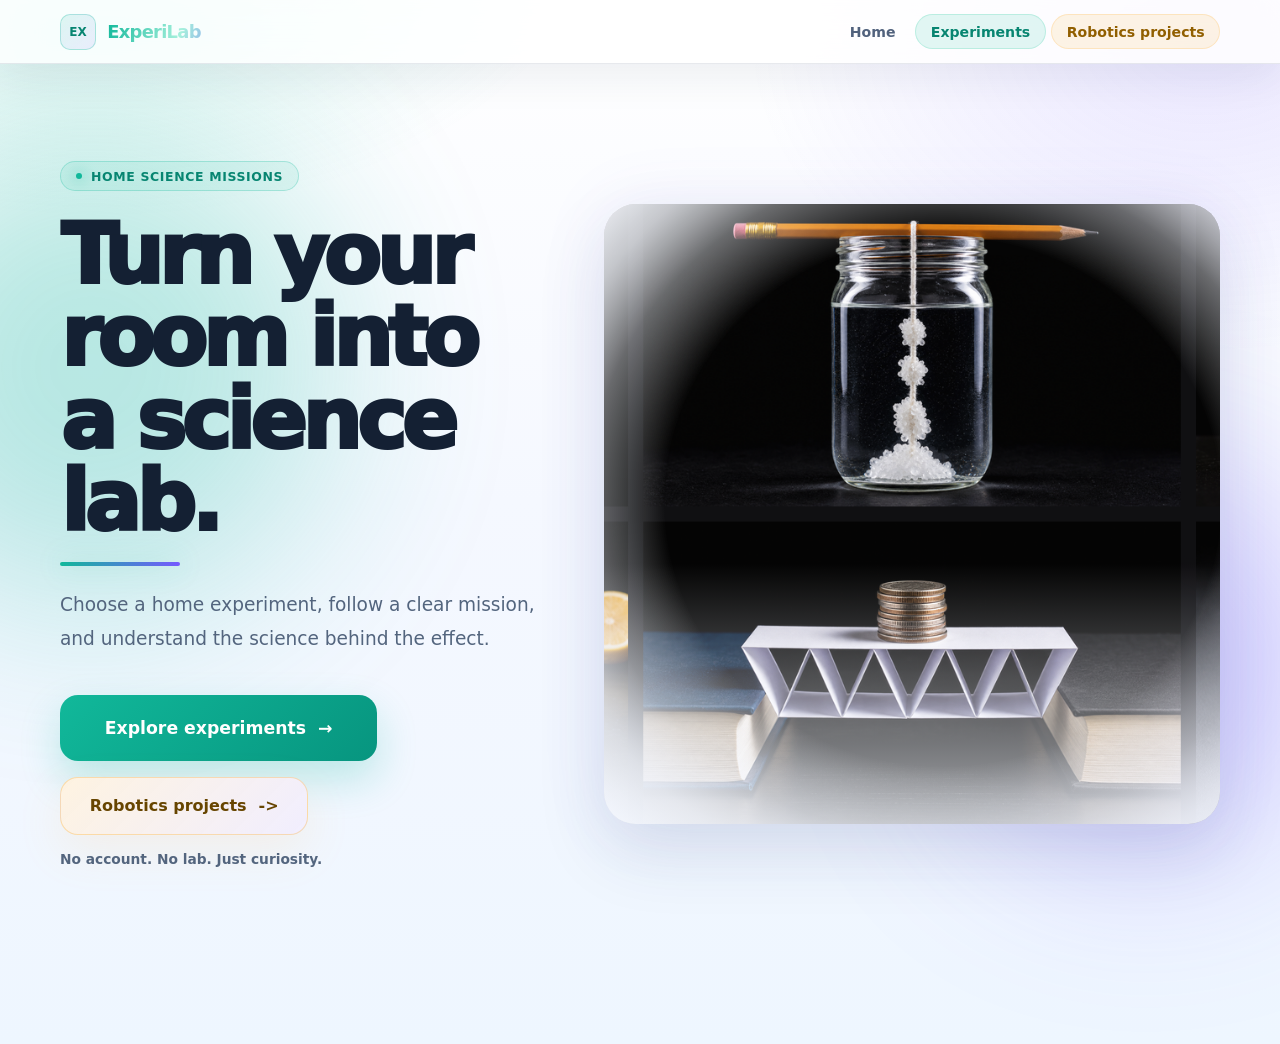
==== commit 76e7025f: "Switch site to a light color palette" ====
--- a/home-science-field-lab.html
+++ b/home-science-field-lab.html
@@ -160,6 +160,13 @@
   font-weight: 800;
 }
 
+.nav-link--robotics {
+  border: 1px solid rgba(255, 184, 77, 0.26);
+  background: rgba(255, 184, 77, 0.08);
+  color: #ffd28a;
+  font-weight: 850;
+}
+
 .app-shell {
   width: min(var(--max), calc(100% - 3rem));
   margin: 0 auto;
@@ -271,6 +278,7 @@
 }
 
 .primary-button,
+.robotics-home-button,
 .back-button,
 .reset-button {
   border: 0;
@@ -292,6 +300,7 @@
 }
 
 .primary-button:hover,
+.robotics-home-button:hover,
 .back-button:hover,
 .reset-button:hover {
   transform: translateY(-3px);
@@ -299,6 +308,26 @@
 
 .primary-button:hover {
   box-shadow: 0 0 0 6px rgba(62, 207, 170, 0.14), 0 22px 56px rgba(62, 207, 170, 0.34);
+}
+
+.robotics-home-button {
+  display: inline-flex;
+  align-items: center;
+  gap: 0.75rem;
+  min-height: 58px;
+  border: 1px solid rgba(255, 184, 77, 0.35);
+  padding: 1.05rem 1.8rem;
+  background:
+    linear-gradient(135deg, rgba(255, 184, 77, 0.18), rgba(120, 172, 255, 0.14)),
+    rgba(255, 255, 255, 0.035);
+  color: #ffe3b0;
+  font-size: 1rem;
+  box-shadow: 0 16px 46px rgba(255, 184, 77, 0.12);
+}
+
+.robotics-home-button:hover {
+  border-color: rgba(255, 184, 77, 0.6);
+  box-shadow: 0 0 0 6px rgba(255, 184, 77, 0.1), 0 22px 52px rgba(255, 184, 77, 0.18);
 }
 
 .hero-hint {
@@ -565,6 +594,270 @@
   padding: 3rem 1rem;
   color: var(--muted);
   text-align: center;
+}
+
+.robotics-page {
+  padding-top: 2.4rem;
+}
+
+.robotics-hero {
+  position: relative;
+  overflow: hidden;
+  display: grid;
+  grid-template-columns: minmax(280px, 0.9fr) minmax(300px, 0.7fr);
+  gap: clamp(1.4rem, 4vw, 3rem);
+  align-items: center;
+  margin-bottom: 1.2rem;
+  border: 1px solid rgba(255, 184, 77, 0.2);
+  border-radius: 6px;
+  background:
+    linear-gradient(rgba(255, 255, 255, 0.045) 1px, transparent 1px),
+    linear-gradient(90deg, rgba(255, 255, 255, 0.045) 1px, transparent 1px),
+    radial-gradient(circle at 78% 18%, rgba(255, 184, 77, 0.18), transparent 32%),
+    linear-gradient(135deg, rgba(13, 21, 37, 0.96), rgba(6, 13, 26, 0.92));
+  background-size: 34px 34px, 34px 34px, auto, auto;
+  padding: clamp(1.35rem, 4vw, 2.4rem);
+  box-shadow: 0 24px 80px rgba(0, 0, 0, 0.36);
+}
+
+.robotics-kicker {
+  display: inline-flex;
+  margin: 0 0 1rem;
+  border: 1px solid rgba(255, 184, 77, 0.35);
+  border-radius: 2px;
+  background: rgba(255, 184, 77, 0.12);
+  color: #ffd28a;
+  padding: 0.42rem 0.7rem;
+  font-size: 0.78rem;
+  font-weight: 950;
+  letter-spacing: 0.1em;
+  text-transform: uppercase;
+}
+
+.robotics-hero h1 {
+  margin: 0;
+  color: #f6f9ff;
+  font-size: clamp(2.8rem, 6vw, 5.8rem);
+  line-height: 0.9;
+  letter-spacing: -0.06em;
+}
+
+.robotics-hero p:not(.robotics-kicker) {
+  max-width: 62ch;
+  color: #c8d6f6;
+  line-height: 1.75;
+}
+
+.robotics-board {
+  position: relative;
+  min-height: 280px;
+  border: 1px solid rgba(120, 172, 255, 0.3);
+  border-radius: 4px;
+  background:
+    linear-gradient(135deg, rgba(120, 172, 255, 0.12), transparent 45%),
+    rgba(3, 8, 18, 0.7);
+}
+
+.robotics-board span {
+  position: absolute;
+  display: block;
+  border: 2px solid rgba(255, 184, 77, 0.72);
+  background: rgba(255, 184, 77, 0.08);
+}
+
+.robotics-board span:nth-child(1) {
+  width: 48%;
+  height: 34%;
+  left: 12%;
+  top: 14%;
+}
+
+.robotics-board span:nth-child(2) {
+  width: 34%;
+  height: 54%;
+  right: 13%;
+  bottom: 12%;
+  border-color: rgba(120, 172, 255, 0.76);
+  background: rgba(120, 172, 255, 0.08);
+}
+
+.robotics-board span:nth-child(3) {
+  width: 58%;
+  height: 2px;
+  left: 21%;
+  top: 58%;
+  border: 0;
+  background: #ffd28a;
+  box-shadow: 0 0 28px rgba(255, 184, 77, 0.48);
+  transform: rotate(-18deg);
+}
+
+.robotics-grid {
+  display: grid;
+  gap: 1.2rem;
+}
+
+.robotics-card {
+  display: grid;
+  grid-template-columns: minmax(220px, 0.55fr) minmax(0, 1fr) auto;
+  gap: 1rem;
+  align-items: stretch;
+  border: 1px solid rgba(120, 172, 255, 0.18);
+  border-left: 8px solid #ffb84d;
+  border-radius: 4px;
+  background:
+    linear-gradient(90deg, rgba(255, 184, 77, 0.08), transparent 36%),
+    rgba(255, 255, 255, 0.045);
+  padding: 1rem;
+}
+
+.robotics-card:nth-child(2) {
+  border-left-color: #78acff;
+}
+
+.robotics-card:nth-child(3) {
+  border-left-color: #9bf0d8;
+}
+
+.robotics-card__top {
+  display: flex;
+  flex-direction: column;
+  gap: 0.55rem;
+  min-width: 0;
+}
+
+.robotics-card__type,
+.robotics-card__time {
+  width: fit-content;
+  border: 1px solid rgba(255, 255, 255, 0.16);
+  border-radius: 2px;
+  padding: 0.42rem 0.55rem;
+  color: #ffd28a;
+  font-size: 0.78rem;
+  font-weight: 950;
+  text-transform: uppercase;
+}
+
+.robotics-card__time {
+  color: #c7d7ff;
+}
+
+.robotics-card__media {
+  position: relative;
+  overflow: hidden;
+  min-height: 210px;
+  border: 1px solid rgba(255, 255, 255, 0.13);
+  border-radius: 4px;
+  background:
+    linear-gradient(rgba(120, 172, 255, 0.12) 1px, transparent 1px),
+    linear-gradient(90deg, rgba(120, 172, 255, 0.12) 1px, transparent 1px),
+    radial-gradient(circle at 30% 45%, rgba(255, 184, 77, 0.22), transparent 12%),
+    radial-gradient(circle at 70% 60%, rgba(155, 240, 216, 0.16), transparent 16%),
+    #050b16;
+  background-size: 20px 20px, 20px 20px, auto, auto, auto;
+}
+
+.robotics-card__media::before {
+  content: attr(data-machine);
+  position: absolute;
+  left: 1rem;
+  top: 1rem;
+  color: rgba(246, 249, 255, 0.9);
+  font-size: 0.9rem;
+  font-weight: 950;
+  letter-spacing: 0.14em;
+  text-transform: uppercase;
+}
+
+.robotics-card__media::after {
+  content: "";
+  position: absolute;
+  left: 18%;
+  right: 14%;
+  top: 47%;
+  height: 32%;
+  border: 3px solid rgba(255, 184, 77, 0.76);
+  border-top-width: 10px;
+  border-radius: 10px 10px 4px 4px;
+  box-shadow:
+    -38px 36px 0 -20px #78acff,
+    38px 36px 0 -20px #78acff,
+    0 -48px 0 -24px rgba(155, 240, 216, 0.8);
+}
+
+.robotics-card__body {
+  min-width: 0;
+}
+
+.robotics-card h2 {
+  margin: 0;
+  color: #f6f9ff;
+  font-size: clamp(1.6rem, 3vw, 2.4rem);
+  line-height: 1;
+  letter-spacing: -0.04em;
+}
+
+.robotics-card__hook {
+  margin: 0.75rem 0 1rem;
+  color: #c8d6f6;
+  line-height: 1.65;
+}
+
+.robotics-card__parts,
+.robotics-card__stages {
+  display: flex;
+  flex-wrap: wrap;
+  gap: 0.45rem;
+  margin-top: 0.85rem;
+}
+
+.robotics-card__parts strong {
+  color: #ffd28a;
+}
+
+.robotics-card__parts span,
+.robotics-card__stages span {
+  border: 1px solid rgba(255, 255, 255, 0.12);
+  border-radius: 2px;
+  background: rgba(255, 255, 255, 0.035);
+  color: #d8e3fb;
+  padding: 0.45rem 0.55rem;
+  font-size: 0.82rem;
+  font-weight: 750;
+}
+
+.robotics-card__stages span {
+  color: #9bf0d8;
+}
+
+.robotics-card__open {
+  align-self: end;
+  min-width: 128px;
+  border: 1px solid rgba(255, 184, 77, 0.42);
+  border-radius: 4px;
+  background: #ffb84d;
+  color: #1d1200;
+  padding: 0.9rem 1rem;
+  font-weight: 950;
+}
+
+.detail-page--robotics .detail-panel {
+  border-color: rgba(255, 184, 77, 0.24);
+  border-radius: 4px;
+  background:
+    linear-gradient(rgba(255, 255, 255, 0.03) 1px, transparent 1px),
+    linear-gradient(90deg, rgba(255, 255, 255, 0.03) 1px, transparent 1px),
+    rgba(8, 14, 27, 0.92);
+  background-size: 28px 28px;
+}
+
+.detail-page--robotics .detail-kicker,
+.detail-page--robotics .detail-section h3 {
+  color: #ffd28a;
+}
+
+.detail-page--robotics .tag {
+  border-radius: 4px;
 }
 
 .detail-page {
@@ -1043,7 +1336,9 @@
 
   .home-page,
   .hero-panel,
-  .detail-hero {
+  .detail-hero,
+  .robotics-hero,
+  .robotics-card {
     grid-template-columns: 1fr;
   }
 
@@ -1070,6 +1365,10 @@
   .project-stage {
     grid-template-columns: 1fr;
   }
+
+  .robotics-card__open {
+    width: 100%;
+  }
 }
 
 @media (max-width: 560px) {
@@ -1090,6 +1389,265 @@
   .detail-visual {
     min-height: 230px;
   }
+}
+
+/* Light color experiment: remove this block to bring back the dark design. */
+:root {
+  --ink: #ffffff;
+  --ink-2: #f7f9ff;
+  --ink-3: #eef4ff;
+  --text: #142033;
+  --muted: #53657e;
+  --dim: #73819a;
+  --line: rgba(28, 47, 76, 0.13);
+  --line-2: rgba(28, 47, 76, 0.22);
+  --glass: rgba(255, 255, 255, 0.82);
+  --glass-2: #ffffff;
+  --teal: #11b89a;
+  --teal-d: #07957f;
+  --violet: #7659ff;
+  --amber: #f7a928;
+  --danger: #d64545;
+  --shadow: 0 24px 70px rgba(37, 55, 92, 0.16);
+}
+
+body {
+  color: var(--text);
+  background:
+    radial-gradient(ellipse 820px 520px at 8% -10%, rgba(17, 184, 154, 0.18), transparent 62%),
+    radial-gradient(ellipse 760px 520px at 94% 4%, rgba(118, 89, 255, 0.14), transparent 60%),
+    linear-gradient(180deg, #ffffff 0%, #f5f8ff 48%, #eef6ff 100%);
+}
+
+.topbar {
+  border-bottom-color: rgba(28, 47, 76, 0.1);
+  background: rgba(255, 255, 255, 0.82);
+  box-shadow: 0 12px 40px rgba(28, 47, 76, 0.08);
+}
+
+.brand__icon {
+  border-color: rgba(17, 184, 154, 0.28);
+  background: linear-gradient(135deg, rgba(17, 184, 154, 0.12), rgba(118, 89, 255, 0.1));
+  color: #078571;
+}
+
+.nav-link {
+  color: #51627d;
+}
+
+.nav-link:hover {
+  color: #142033;
+  background: rgba(20, 32, 51, 0.055);
+}
+
+.nav-link--cta {
+  background: rgba(17, 184, 154, 0.12);
+  color: #078571;
+}
+
+.nav-link--robotics {
+  background: rgba(247, 169, 40, 0.12);
+  color: #915f00;
+}
+
+.eyebrow {
+  border-color: rgba(17, 184, 154, 0.26);
+  background: rgba(17, 184, 154, 0.08);
+  color: #078571;
+}
+
+.hero-copy,
+.hero-hint {
+  color: #53657e;
+}
+
+.primary-button {
+  color: #ffffff;
+  box-shadow: 0 18px 40px rgba(17, 184, 154, 0.24);
+}
+
+.robotics-home-button {
+  border-color: rgba(247, 169, 40, 0.32);
+  background:
+    linear-gradient(135deg, rgba(247, 169, 40, 0.14), rgba(118, 89, 255, 0.1)),
+    #ffffff;
+  color: #674500;
+}
+
+.home-photo {
+  box-shadow: 0 28px 70px rgba(37, 55, 92, 0.12), 0 0 70px rgba(118, 89, 255, 0.08);
+}
+
+.home-photo::after {
+  background:
+    radial-gradient(ellipse at 55% 48%, transparent 58%, rgba(245, 248, 255, 0.55) 86%),
+    linear-gradient(180deg, transparent 58%, rgba(245, 248, 255, 0.68));
+}
+
+.hero-panel,
+.library-panel,
+.detail-panel {
+  background: rgba(255, 255, 255, 0.84);
+  box-shadow: 0 24px 70px rgba(37, 55, 92, 0.12);
+}
+
+.hero-panel {
+  background:
+    radial-gradient(circle at 94% 12%, rgba(118, 89, 255, 0.08), transparent 28%),
+    linear-gradient(135deg, rgba(255, 255, 255, 0.92), rgba(245, 250, 255, 0.9));
+}
+
+label,
+.filter-group h2 {
+  color: #63728c;
+}
+
+input[type="search"] {
+  background: #ffffff;
+  color: #142033;
+  box-shadow: inset 0 1px 0 rgba(255, 255, 255, 0.9);
+}
+
+input[type="search"]::placeholder {
+  color: #8b98ad;
+}
+
+input[type="search"]:focus {
+  background: #ffffff;
+  box-shadow: 0 0 0 4px rgba(17, 184, 154, 0.12);
+}
+
+.filter-button {
+  background: #ffffff;
+  color: #53657e;
+}
+
+.filter-button:hover {
+  background: #f6faff;
+  color: #142033;
+}
+
+.filter-button.active {
+  color: #ffffff;
+}
+
+.reset-button,
+.back-button {
+  background: #ffffff;
+  color: #142033;
+}
+
+.experiment-card {
+  background: #ffffff;
+  color: #142033;
+  box-shadow: 0 18px 40px rgba(37, 55, 92, 0.08);
+}
+
+.experiment-card:hover,
+.experiment-card.active {
+  background: #ffffff;
+  box-shadow: 0 24px 60px rgba(37, 55, 92, 0.16);
+}
+
+.card-meta {
+  background: rgba(17, 184, 154, 0.1);
+  color: #078571;
+}
+
+.card-result,
+.card-stats,
+.detail-hero p,
+.story-card p,
+.detail-section li,
+.detail-section p,
+.part-option p {
+  color: #53657e;
+}
+
+.tag,
+.part-option,
+.project-stage,
+.story-card,
+.detail-section {
+  background: rgba(255, 255, 255, 0.74);
+}
+
+.result-story {
+  background: rgba(246, 250, 255, 0.86);
+}
+
+.science-explain {
+  background: rgba(17, 184, 154, 0.08);
+  color: #1d344c !important;
+}
+
+.hazard-checkpoint {
+  background: #fff1ee;
+}
+
+.hazard-checkpoint p {
+  color: #7b3030;
+}
+
+.robotics-hero {
+  border-color: rgba(118, 89, 255, 0.18);
+  background:
+    linear-gradient(rgba(118, 89, 255, 0.07) 1px, transparent 1px),
+    linear-gradient(90deg, rgba(118, 89, 255, 0.07) 1px, transparent 1px),
+    radial-gradient(circle at 82% 18%, rgba(247, 169, 40, 0.18), transparent 34%),
+    linear-gradient(135deg, #ffffff, #f1f6ff);
+  box-shadow: 0 24px 70px rgba(37, 55, 92, 0.13);
+}
+
+.robotics-kicker {
+  color: #895b00;
+}
+
+.robotics-hero h1,
+.robotics-card h2 {
+  color: #142033;
+}
+
+.robotics-hero p:not(.robotics-kicker),
+.robotics-card__hook {
+  color: #53657e;
+}
+
+.robotics-board,
+.robotics-card__media {
+  background:
+    linear-gradient(rgba(118, 89, 255, 0.1) 1px, transparent 1px),
+    linear-gradient(90deg, rgba(118, 89, 255, 0.1) 1px, transparent 1px),
+    #f7faff;
+}
+
+.robotics-card {
+  background:
+    linear-gradient(90deg, rgba(247, 169, 40, 0.09), transparent 40%),
+    #ffffff;
+  box-shadow: 0 18px 46px rgba(37, 55, 92, 0.1);
+}
+
+.robotics-card__type,
+.robotics-card__time,
+.robotics-card__parts span,
+.robotics-card__stages span {
+  background: #f7faff;
+  color: #4e5d76;
+}
+
+.robotics-card__parts strong,
+.robotics-card__stages span,
+.detail-page--robotics .detail-kicker,
+.detail-page--robotics .detail-section h3 {
+  color: #895b00;
+}
+
+.detail-page--robotics .detail-panel {
+  background:
+    linear-gradient(rgba(118, 89, 255, 0.045) 1px, transparent 1px),
+    linear-gradient(90deg, rgba(118, 89, 255, 0.045) 1px, transparent 1px),
+    rgba(255, 255, 255, 0.92);
 }
 
   </style>
@@ -1103,6 +1661,7 @@
     <nav class="topbar__right" aria-label="Main navigation">
       <a class="nav-link" href="#">Home</a>
       <a class="nav-link nav-link--cta" href="#experiments">Experiments</a>
+      <a class="nav-link nav-link--robotics" href="#robotics">Robotics projects</a>
     </nav>
   </header>
 
@@ -1116,6 +1675,7 @@
         <p class="hero-copy">Choose a home experiment, follow a clear mission, and understand the science behind the effect.</p>
         <div class="hero-actions">
           <button class="primary-button" id="startButton" type="button">Explore experiments <span aria-hidden="true">→</span></button>
+          <button class="robotics-home-button" id="roboticsButton" type="button">Robotics projects <span aria-hidden="true">-&gt;</span></button>
           <span class="hero-hint">No account. No lab. Just curiosity.</span>
         </div>
       </div>
@@ -1162,6 +1722,23 @@
 
       <div class="experiment-grid" id="experimentGrid"></div>
       </section>
+    </section>
+
+    <section class="robotics-page hidden" id="roboticsPage" aria-label="Robotics projects">
+      <header class="robotics-hero">
+        <div>
+          <p class="robotics-kicker">Build lab</p>
+          <h1>Robotics projects</h1>
+          <p>Choose a machine, collect parts, and build it in stages. Every project shows what to buy and what you can salvage from broken toys or household parts.</p>
+        </div>
+        <div class="robotics-board" aria-hidden="true">
+          <span></span>
+          <span></span>
+          <span></span>
+        </div>
+      </header>
+
+      <div class="robotics-grid" id="roboticsGrid"></div>
     </section>
 
     <section class="detail-page hidden" id="detailPage" aria-label="Selected experiment">
@@ -1201,6 +1778,23 @@
       <span class="card-result"></span>
       <span class="card-stats"></span>
     </button>
+  </template>
+
+  <template id="roboticsCardTemplate">
+    <article class="robotics-card">
+      <div class="robotics-card__top">
+        <span class="robotics-card__type"></span>
+        <span class="robotics-card__time"></span>
+      </div>
+      <div class="robotics-card__media" aria-hidden="true"></div>
+      <div class="robotics-card__body">
+        <h2></h2>
+        <p class="robotics-card__hook"></p>
+        <div class="robotics-card__parts"></div>
+        <div class="robotics-card__stages"></div>
+      </div>
+      <button class="robotics-card__open" type="button">Open full build</button>
+    </article>
   </template>
 
   <script>
@@ -1807,12 +2401,11 @@
   search: ""
 };
 
-const departmentOptions = ["All", "Kids under 10", "Adults / advanced", "Robotics"];
-const categoryOptions = ["All", "Physics", "Chemistry", "Robotics"];
+const departmentOptions = ["All", "Kids under 10", "Adults / advanced"];
+const categoryOptions = ["All", "Physics", "Chemistry"];
 const topicGroups = {
   Physics: ["Magnetism", "Light", "Pressure", "Mechanics"],
-  Chemistry: ["Chemistry", "Crystals", "Fire"],
-  Robotics: ["Robot", "Car", "Plane"]
+  Chemistry: ["Chemistry", "Crystals", "Fire"]
 };
 const physicsTopicMap = {
   Magnetism: "Magnetism",
@@ -1825,17 +2418,21 @@
 };
 
 const experimentGrid = document.querySelector("#experimentGrid");
+const roboticsGrid = document.querySelector("#roboticsGrid");
 const detailPanel = document.querySelector("#detailPanel");
 const resultCount = document.querySelector("#resultCount");
 const searchInput = document.querySelector("#searchInput");
 const resetFilters = document.querySelector("#resetFilters");
 const cardTemplate = document.querySelector("#experimentCardTemplate");
+const roboticsCardTemplate = document.querySelector("#roboticsCardTemplate");
 const topicFilterGroup = document.querySelector("#topicFilterGroup");
 const topicLabel = document.querySelector("#topicLabel");
 const homePage = document.querySelector("#homePage");
 const experimentsPage = document.querySelector("#experimentsPage");
+const roboticsPage = document.querySelector("#roboticsPage");
 const detailPage = document.querySelector("#detailPage");
 const startButton = document.querySelector("#startButton");
+const roboticsButton = document.querySelector("#roboticsButton");
 const backToExperiments = document.querySelector("#backToExperiments");
 const adultGate = document.querySelector("#adultGate");
 const adultGatePanel = document.querySelector("#adultGatePanel");
@@ -1848,6 +2445,7 @@
 const adultGateBack = document.querySelector("#adultGateBack");
 
 let selectedId = experiments[0].id;
+let detailBackTarget = "experiments";
 
 function renderFilterButtons(containerId, options, key) {
   const container = document.querySelector(containerId);
@@ -1888,7 +2486,7 @@
     return "Chemistry";
   }
 
-  if (topicGroups.Robotics.includes(experiment.topic)) {
+  if (getExperimentDepartment(experiment) === "Robotics") {
     return "Robotics";
   }
 
@@ -1921,6 +2519,10 @@
 }
 
 function matchesFilters(experiment) {
+  if (getExperimentDepartment(experiment) === "Robotics") {
+    return false;
+  }
+
   const search = filters.search.trim().toLowerCase();
   const searchTarget = [
     experiment.title,
@@ -2031,6 +2633,45 @@
   });
 
   return wrap;
+}
+
+function roboticsProjects() {
+  return experiments.filter((experiment) => getExperimentDepartment(experiment) === "Robotics");
+}
+
+function renderRoboticsProjects() {
+  roboticsGrid.innerHTML = "";
+
+  roboticsProjects().forEach((project, index) => {
+    const card = roboticsCardTemplate.content.firstElementChild.cloneNode(true);
+    card.style.setProperty("--accent-step", index + 1);
+    card.querySelector(".robotics-card__type").textContent = project.topic;
+    card.querySelector(".robotics-card__time").textContent = project.time;
+    card.querySelector(".robotics-card__media").dataset.machine = project.topic;
+    card.querySelector("h2").textContent = project.title;
+    card.querySelector(".robotics-card__hook").textContent = project.hook;
+
+    const parts = card.querySelector(".robotics-card__parts");
+    parts.innerHTML = "<strong>Parts path</strong>";
+    project.parts.slice(0, 3).forEach((part) => {
+      const item = document.createElement("span");
+      item.textContent = `${part.name}: buy or salvage`;
+      parts.appendChild(item);
+    });
+
+    const stages = card.querySelector(".robotics-card__stages");
+    project.stages.forEach((stage, stageIndex) => {
+      const step = document.createElement("span");
+      step.textContent = `${stageIndex + 1}. ${stage.title.replace(/^Stage \d+ - /, "")}`;
+      stages.appendChild(step);
+    });
+
+    card.querySelector(".robotics-card__open").addEventListener("click", () => {
+      window.location.hash = `project/${project.id}`;
+    });
+
+    roboticsGrid.appendChild(card);
+  });
 }
 
 function renderDetail(experiment) {
@@ -2206,6 +2847,7 @@
 
   const filteredExperiments = experiments.filter(matchesFilters);
   renderCards(filteredExperiments);
+  renderRoboticsProjects();
 }
 
 searchInput.addEventListener("input", (event) => {
@@ -2227,6 +2869,7 @@
   hideAdultGate();
   homePage.classList.toggle("hidden", page !== "home");
   experimentsPage.classList.toggle("hidden", page !== "experiments");
+  roboticsPage.classList.toggle("hidden", page !== "robotics");
   detailPage.classList.toggle("hidden", page !== "detail");
 }
 
@@ -2236,7 +2879,16 @@
   if (hash.startsWith("experiment/")) {
     const id = hash.split("/")[1];
     const experiment = experiments.find((item) => item.id === id) || experiments[0];
+
+    if (getExperimentDepartment(experiment) === "Robotics") {
+      window.location.hash = `project/${experiment.id}`;
+      return;
+    }
+
     selectedId = experiment.id;
+    detailBackTarget = "experiments";
+    detailPage.classList.remove("detail-page--robotics");
+    backToExperiments.textContent = "<- Back to experiments";
     showPage("detail");
     renderDetail(experiment);
 
@@ -2248,13 +2900,36 @@
     return;
   }
 
+  if (hash.startsWith("project/")) {
+    const id = hash.split("/")[1];
+    const project = roboticsProjects().find((item) => item.id === id) || roboticsProjects()[0];
+    selectedId = project.id;
+    detailBackTarget = "robotics";
+    detailPage.classList.add("detail-page--robotics");
+    backToExperiments.textContent = "<- Back to robotics";
+    showPage("detail");
+    renderDetail(project);
+    window.scrollTo({ top: 0, behavior: "auto" });
+    return;
+  }
+
   if (hash === "experiments") {
+    detailPage.classList.remove("detail-page--robotics");
     showPage("experiments");
     render();
     window.scrollTo({ top: 0, behavior: "auto" });
     return;
   }
 
+  if (hash === "robotics") {
+    detailPage.classList.remove("detail-page--robotics");
+    showPage("robotics");
+    renderRoboticsProjects();
+    window.scrollTo({ top: 0, behavior: "auto" });
+    return;
+  }
+
+  detailPage.classList.remove("detail-page--robotics");
   showPage("home");
 }
 
@@ -2262,8 +2937,12 @@
   window.location.hash = "experiments";
 });
 
+roboticsButton.addEventListener("click", () => {
+  window.location.hash = "robotics";
+});
+
 backToExperiments.addEventListener("click", () => {
-  window.location.hash = "experiments";
+  window.location.hash = detailBackTarget;
 });
 
 adultGateConfirm.addEventListener("change", () => {
